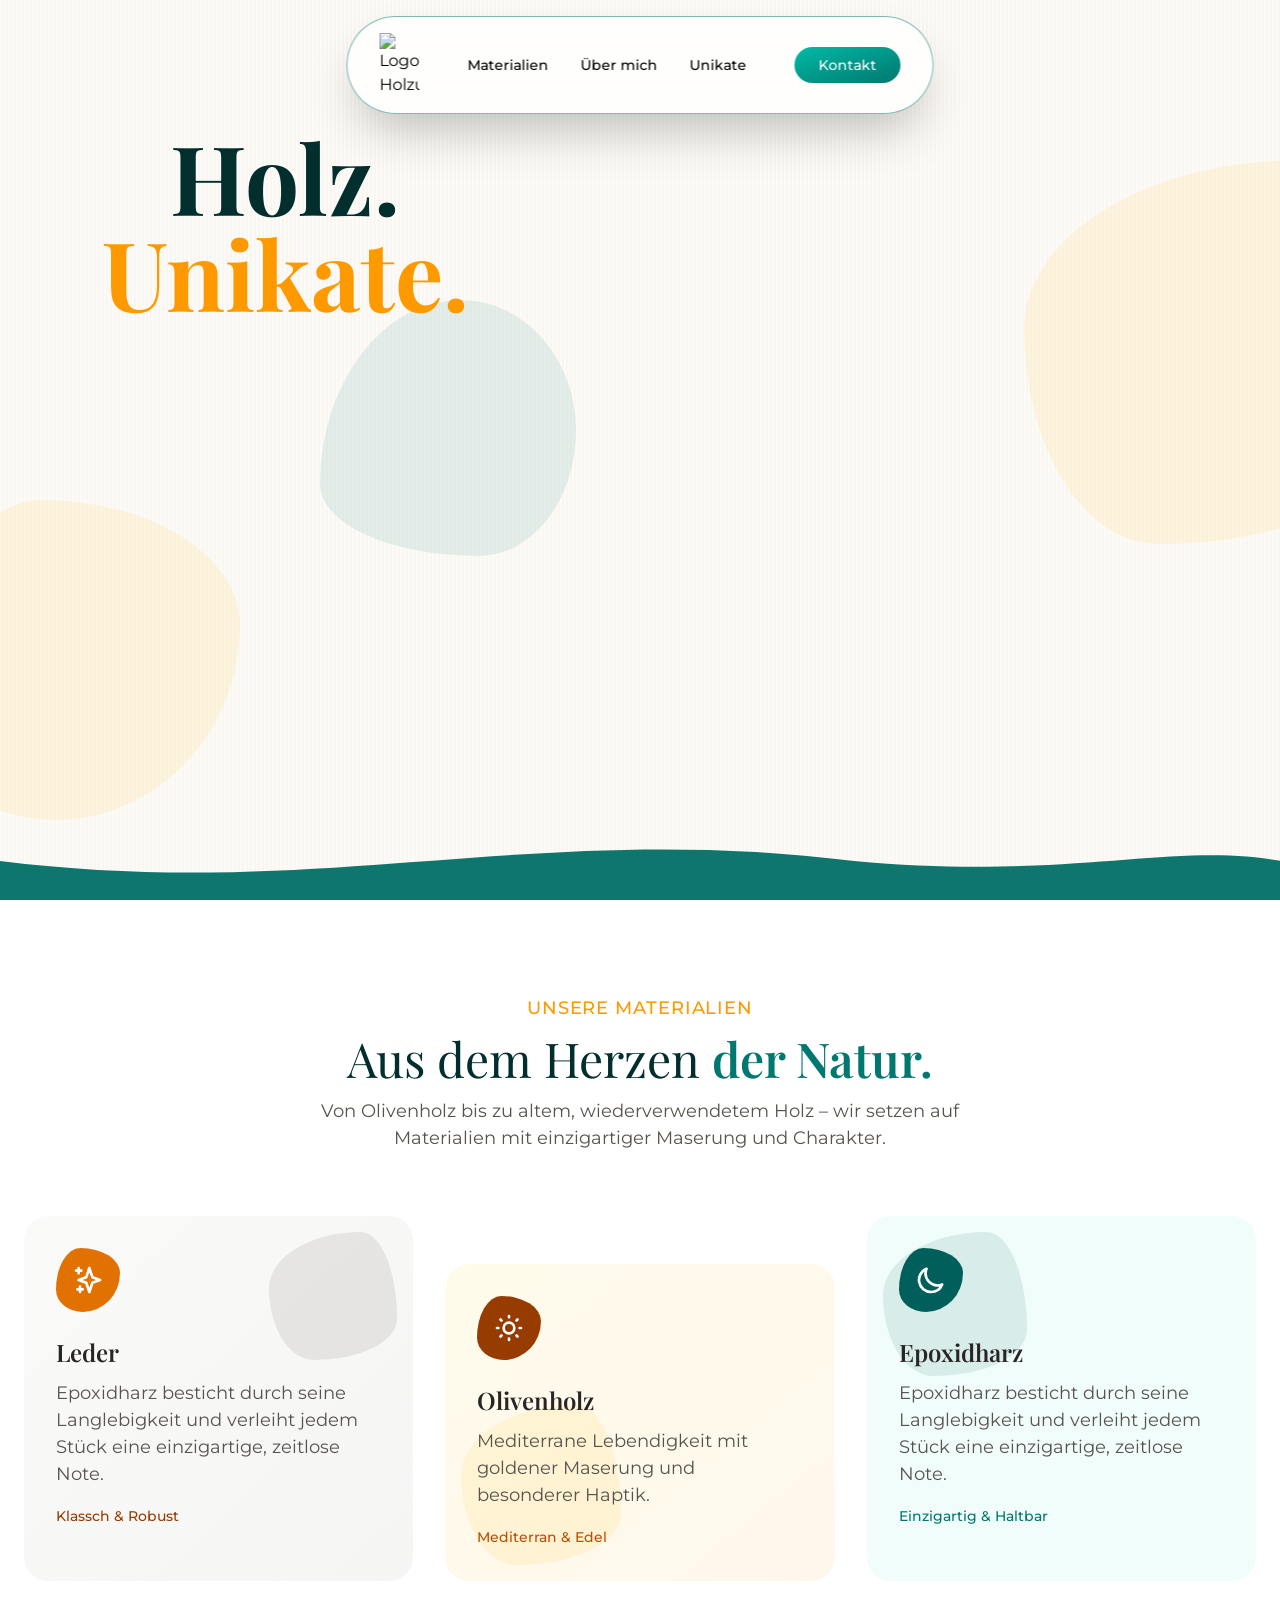
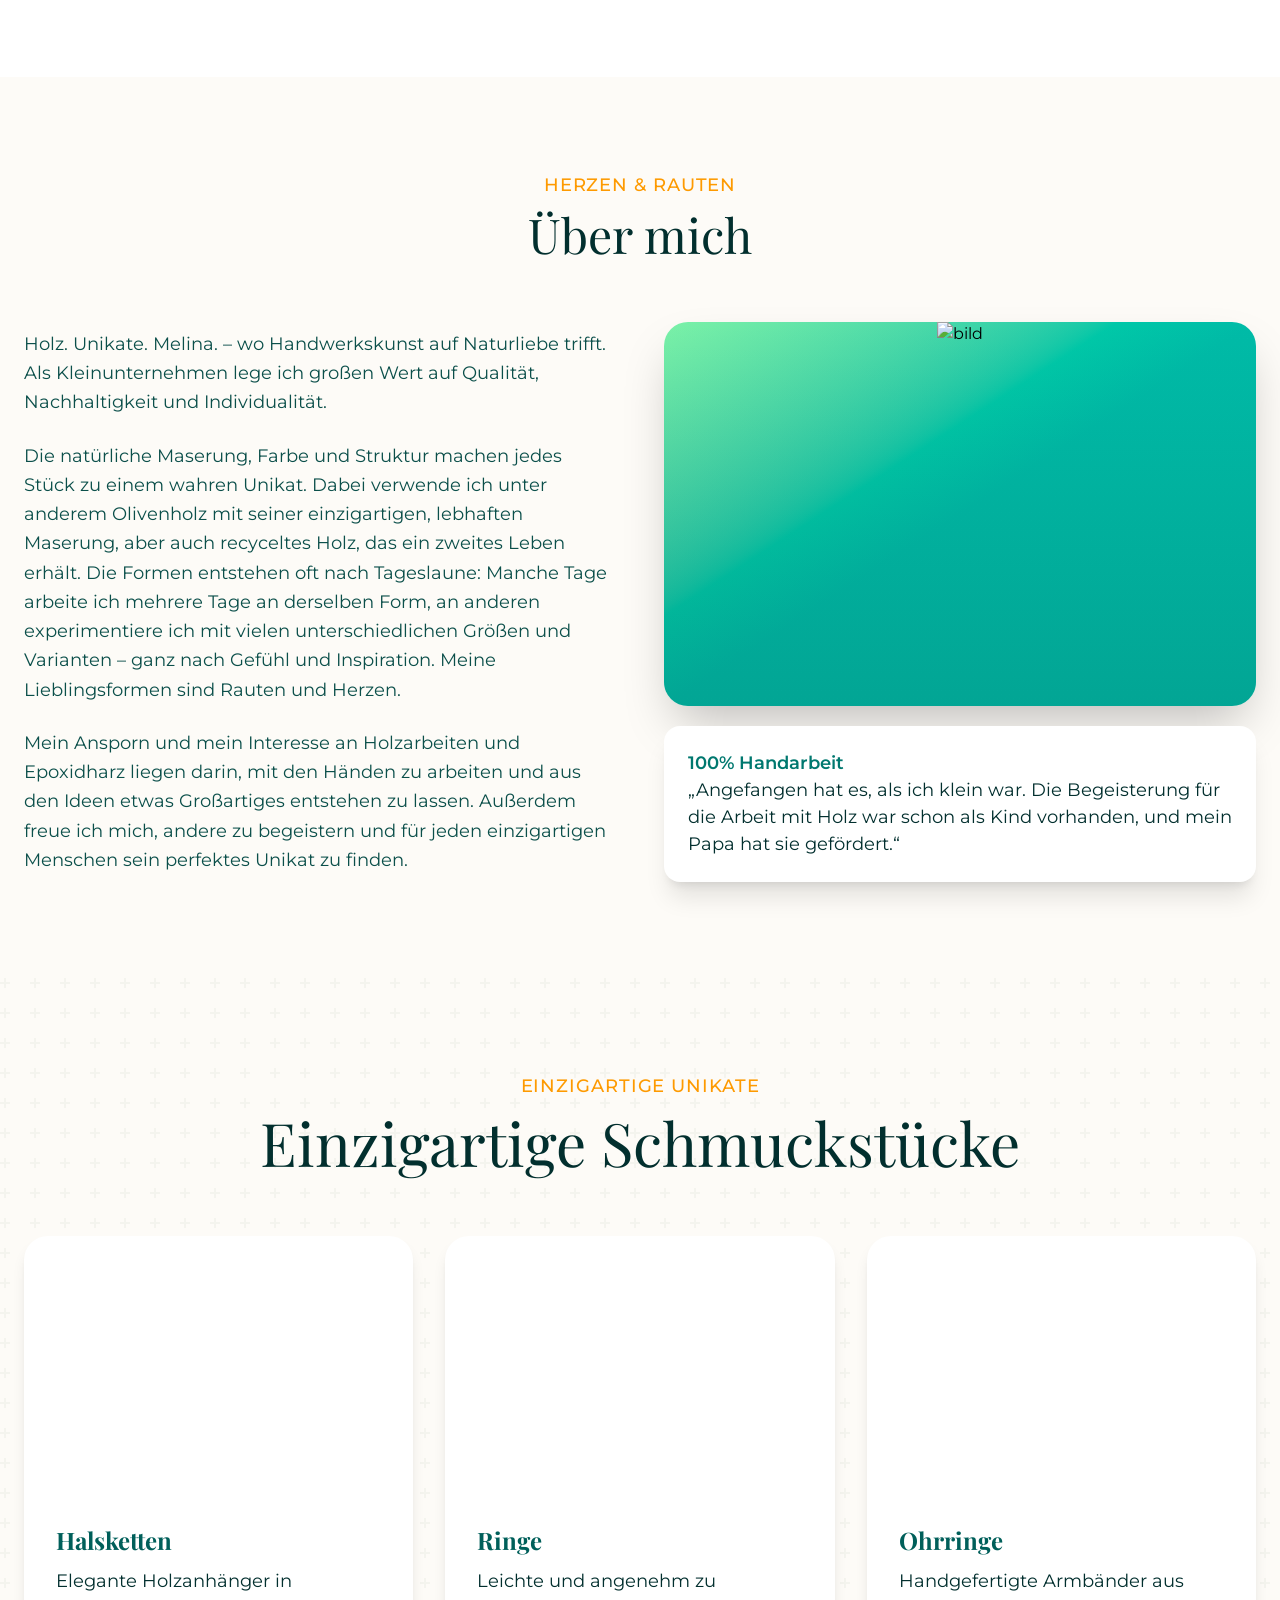
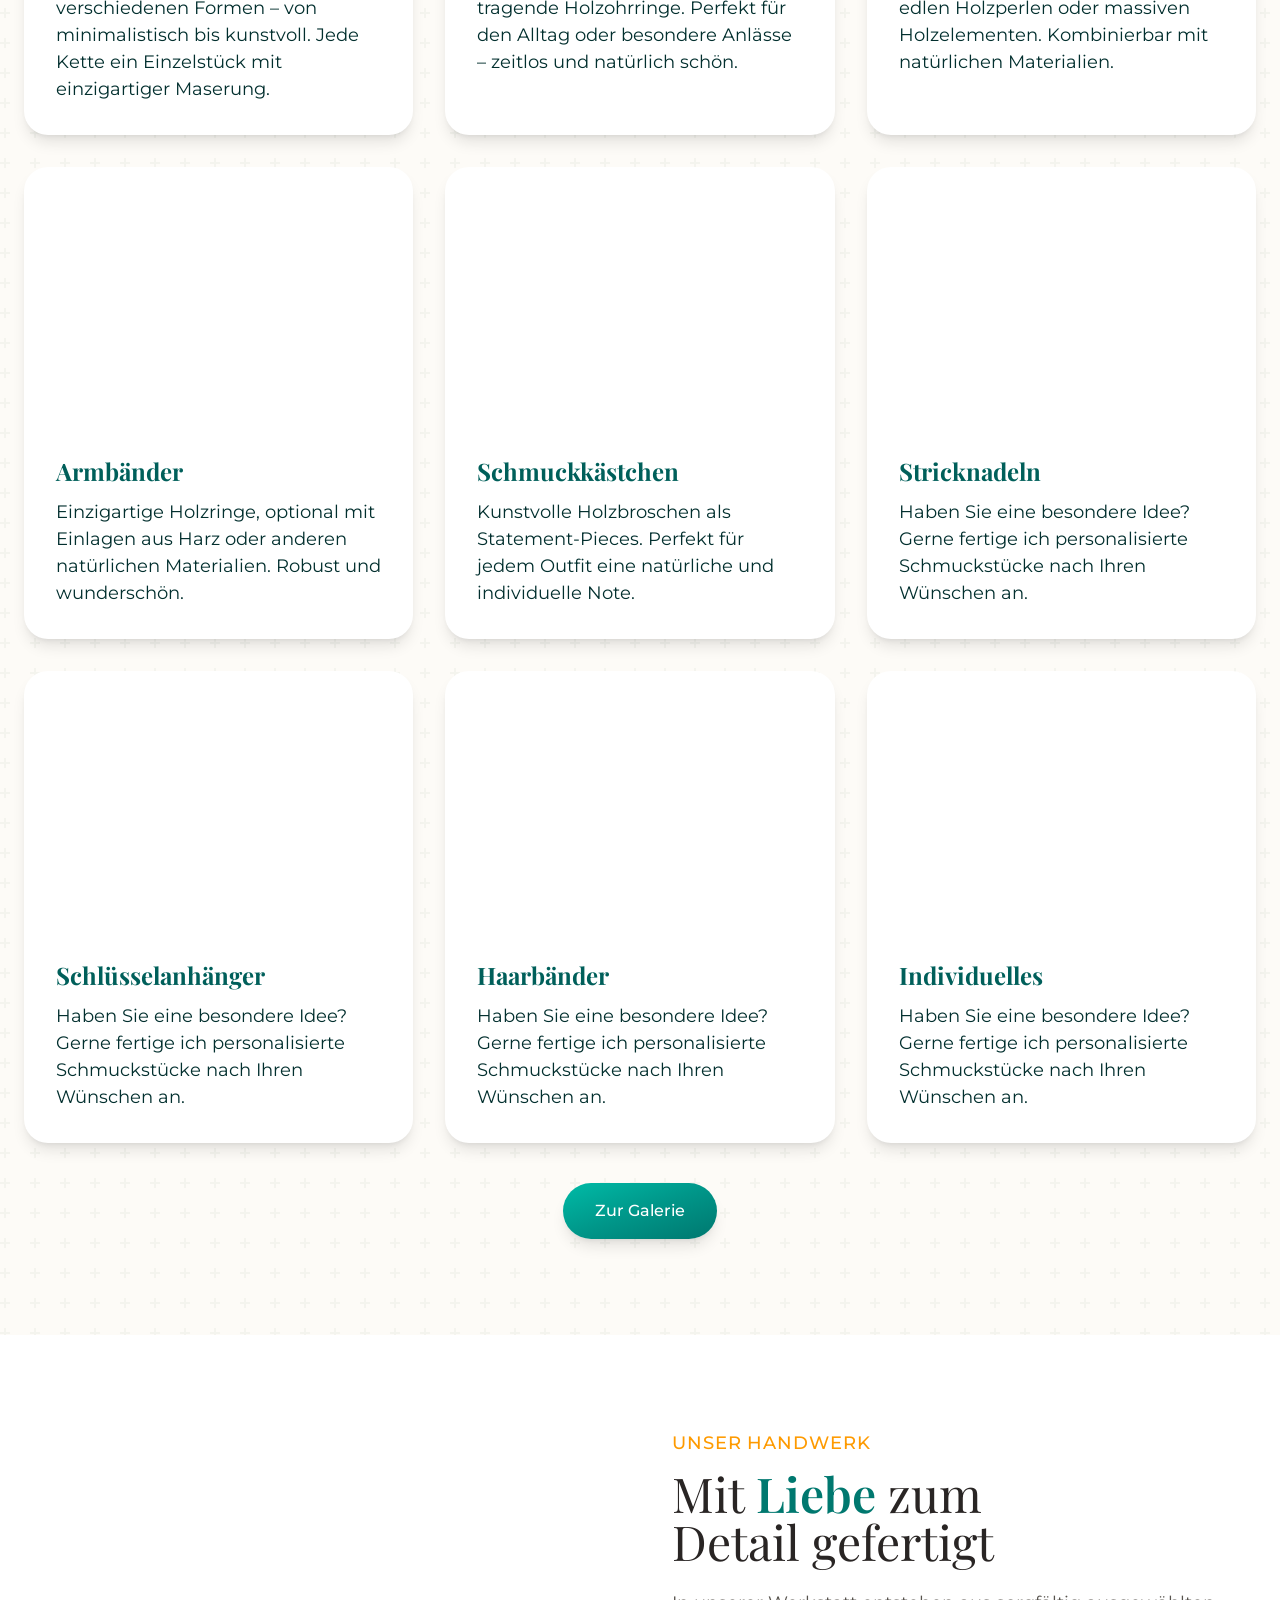
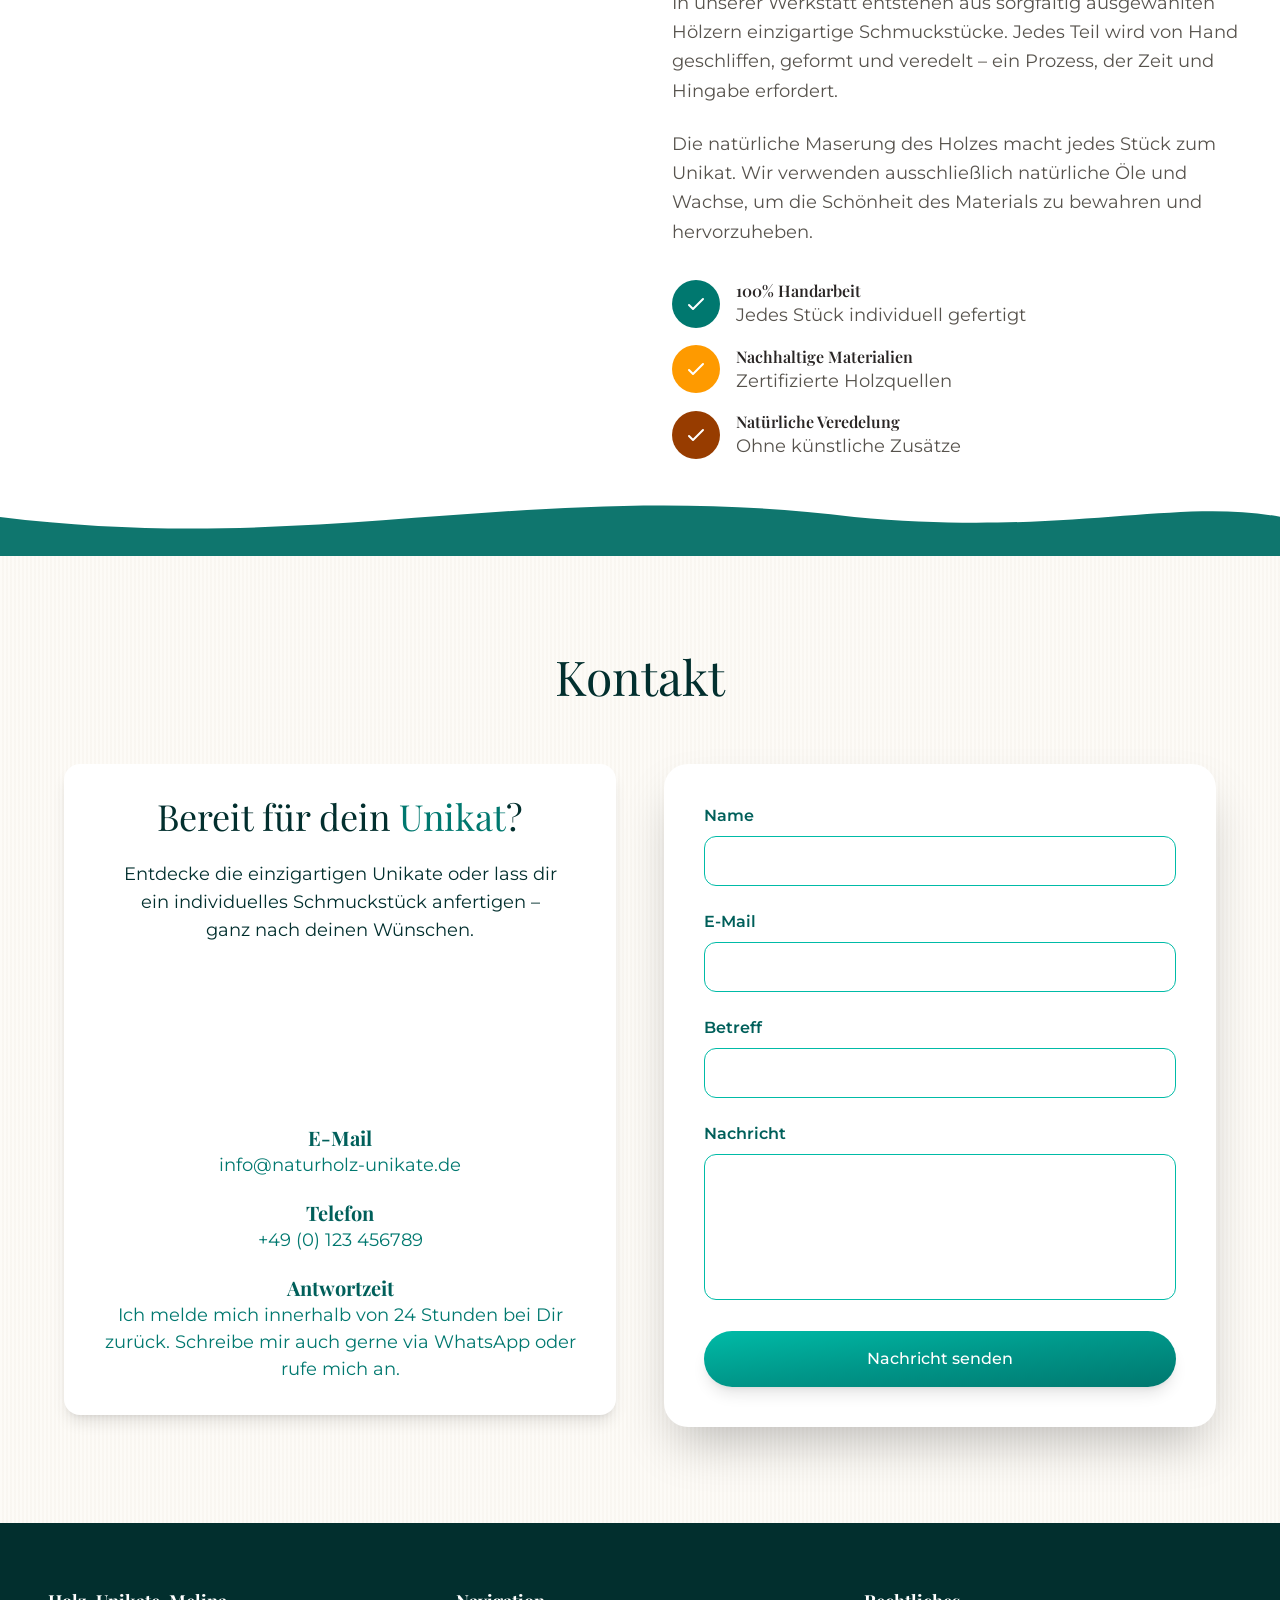
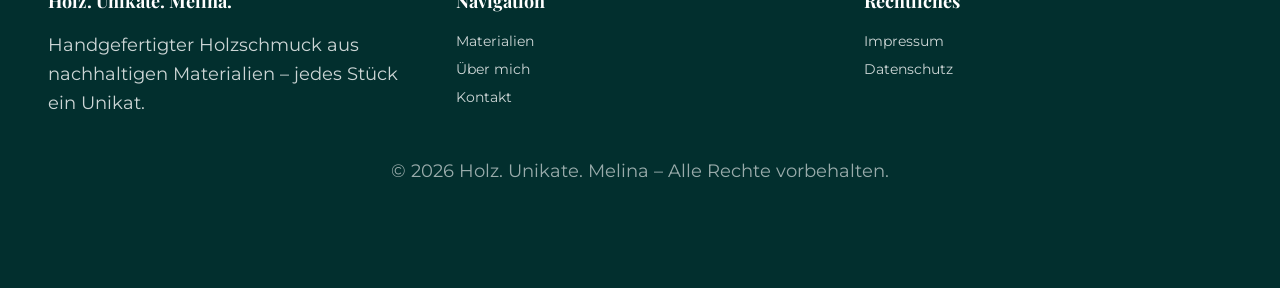
==== www/frontend/gallery.html @ 333f5f14 "css changes gallery" ====
<!DOCTYPE html>
<html lang="de">
  <head>
    <meta charset="UTF-8" />
    <meta name="viewport" content="width=device-width, initial-scale=1.0" />
    <title>Galerie</title>
    <link href="./src/css/output.css" rel="stylesheet" />
  </head>
  <body class="bg-wood scroll-smooth">
    <!-- Navigation -->
    <nav class="top-4 left-1/2 z-50 fixed -translate-x-1/2 animate-fade-scale">
      <div
        class="bg-white/80 shadow-2xl backdrop-blur-xl px-8 py-4 border border-teal-700/50 rounded-full"
      >
        <div class="flex items-center gap-12">
          <div class="items-center gap-3">
            <a href="index.html#home">
              <img
                src="./src/images/logo_holzunikate.svg"
                alt="Logo Holzunikate"
                class="w-10"
              />
            </a>
            <span
              class="hidden font-display font-bold text-teal-700 text-xl tracking-tight md:Display"
              >Holz. Unikate. Melina</span
            >
          </div>

          <div
            class="hidden lg:flex items-center gap-8 font-medium text-timber-700 text-sm"
          >
            <a href="index.html#materials" class="hover:text-teal-700 transition-colors"
              >Materialien</a
            >
            <a href="index.html#about" class="hover:text-teal-700 transition-colors"
              >Über mich</a
            >
            <a href="index.html#products" class="hover:text-teal-700 transition-colors"
              >Unikate</a
            >
          </div>

          <a
            href="#contact"
            class="bg-gradient-to-br from-teal-500 to-teal-700 hover:shadow-lg px-6 py-2 rounded-full font-medium text-white text-sm hover:scale-105 transition-all"
          >
            Kontakt
          </a>
        </div>
      </div>
    </nav>

    <!-- Hero  -->
    <header
      id="headerGallery"
      class="relative pt-12 pb-18 min-h-screen overflow-hidden grain-texture"
    >
      <!-- Organische Background Shapes -->
      <div
        class="top-40 -right-32 z-10 absolute bg-amber-400/10 w-96 h-96 organic-shape-1 blob-animation"
      ></div>
      <div
        class="bottom-20 -left-20 z-10 absolute bg-amber-400/10 w-80 h-80 organic-shape-2 blob-animation"
        style="animation-delay: -4s"
      ></div>
      <div
        class="top-1/3 left-1/4 z-10 absolute bg-teal-700/10 w-64 h-64 organic-shape-3 blob-animation"
        style="animation-delay: -8s"
      ></div>

      <div class="z-40 relative mx-auto px-6 lg:px-12 max-w-7xl">
        <div class="items-center gap-8 grid grid-cols-12">
          <!-- Text Bereich - asymmetrisch platziert -->
          <div
            class="col-span-12 lg:col-span-5 lg:col-start-1 mt-20 stagger-in"
          >

            <!-- Headline -->
            <h1
              class="text-center mb-6 font-bold text-teal-950 text-6xl lg:text-7xl xl:text-8xl leading-none"
            >
              Holz. <span class="text-amber-500">Unikate.</span><br />
            </h1>
          </div>

          <!-- Bild Bereich - kreativ versetzt -->
          <div class="relative col-span-12 lg:col-span-7 delay-200 stagger-in">
            <div
              class="lg:top-1/2 lg:right-0 lg:absolute relative lg:w-[140%] lg:-translate-y-1/2"
            >
              <!-- Hauptbild -->

              </div>
            </div>
          </div>
        </div>
      </div>

      <!-- Curve Divider -->
      <div class="z-40 relative curve-divider">
        <svg viewBox="0 0 1200 80" fill="none" preserveAspectRatio="none">
          <path
            d="M0,40 C300,80 500,0 800,40 C1000,60 1100,20 1200,40 L1200,80 L0,80 Z"
            fill="#0f766e"
          />
        </svg>
      </div>
    </header>

    <!-- Materials -->
    <section id="materials" class="relative bg-white py-24 overflow-hidden">
      <div class="mx-auto px-6 max-w-7xl">
        <div class="mb-16 text-center">
          <p class="mb-3 font-medium text-amber-500 text-sm tracking-wider">
            UNSERE MATERIALIEN
          </p>
          <h2 class="mb-4 font-light text-teal-950 text-5xl">
            Aus dem Herzen
            <span class="font-semibold text-teal-700">der Natur.</span>
          </h2>
          <p class="mx-auto max-w-2xl text-teal-950"></p>
          <p class="mx-auto max-w-2xl text-stone-600">
            Von Olivenholz bis zu altem, wiederverwendetem Holz – wir setzen auf
            Materialien mit einzigartiger Maserung und Charakter.
          </p>
        </div>

        <div class="gap-8 grid md:grid-cols-3">
          <!-- Material Card 1 -->
          <div
            class="group relative bg-gradient-to-br from-stone-50 to-stone-100 p-8 rounded-3xl overflow-hidden hover-lift"
          >
            <div
              class="top-4 right-4 absolute bg-stone-700 opacity-10 w-32 h-32 organic-shape-1 blob-animation"
            ></div>
            <div class="z-10 relative">
              <div
                class="flex justify-center items-center bg-amber-600 mb-6 w-16 h-16 organic-shape-2 blob-animation"
              >
                <svg
                  class="w-8 h-8 text-white"
                  fill="none"
                  stroke="currentColor"
                  viewBox="0 0 24 24"
                >
                  <path
                    stroke-linecap="round"
                    stroke-linejoin="round"
                    stroke-width="2"
                    d="M5 3v4M3 5h4M6 17v4m-2-2h4m5-16l2.286 6.857L21 12l-5.714 2.143L13 21l-2.286-6.857L5 12l5.714-2.143L13 3z"
                  ></path>
                </svg>
              </div>
              <h3 class="mb-3 font-semibold text-stone-800 text-2xl">Leder</h3>
              <p class="mb-4 text-stone-600">
                Epoxidharz besticht durch seine Langlebigkeit und verleiht jedem
                Stück eine einzigartige, zeitlose Note.
              </p>
              <span class="font-medium text-amber-800 text-sm"
                >Klassch & Robust</span
              >
            </div>
          </div>

          <!-- Material Card 2 -->
          <div
            class="group relative bg-gradient-to-br from-amber-50 to-orange-50 mt-12 p-8 rounded-3xl overflow-hidden hover-lift"
          >
            <div
              class="bottom-4 left-4 absolute bg-amber-400 opacity-10 w-40 h-40 organic-shape-1 blob-animation"
            ></div>
            <div class="z-10 relative">
              <div
                class="flex justify-center items-center bg-amber-800 mb-6 w-16 h-16 organic-shape-2 blob-animation"
              >
                <svg
                  class="w-8 h-8 text-white"
                  fill="none"
                  stroke="currentColor"
                  viewBox="0 0 24 24"
                >
                  <path
                    stroke-linecap="round"
                    stroke-linejoin="round"
                    stroke-width="2"
                    d="M12 3v1m0 16v1m9-9h-1M4 12H3m15.364 6.364l-.707-.707M6.343 6.343l-.707-.707m12.728 0l-.707.707M6.343 17.657l-.707.707M16 12a4 4 0 11-8 0 4 4 0 018 0z"
                  ></path>
                </svg>
              </div>
              <h3 class="mb-3 font-semibold text-stone-800 text-2xl">
                Olivenholz
              </h3>
              <p class="mb-4 text-stone-600">
                Mediterrane Lebendigkeit mit goldener Maserung und besonderer
                Haptik.
              </p>
              <span class="font-medium text-amber-700 text-sm"
                >Mediterran & Edel</span
              >
            </div>
          </div>

          <!-- Material Card 3 -->
          <div
            class="group relative bg-gradient-to-br from-teal-50 to-teal-50 p-8 rounded-3xl overflow-hidden hover-lift"
          >
            <div
              class="top-4 left-4 absolute bg-teal-800 opacity-10 w-36 h-36 organic-shape-1 blob-animation"
            ></div>
            <div class="z-10 relative">
              <div
                class="flex justify-center items-center bg-teal-800 mb-6 w-16 h-16 organic-shape-2 blob-animation"
              >
                <svg
                  class="w-8 h-8 text-white"
                  fill="none"
                  stroke="currentColor"
                  viewBox="0 0 24 24"
                >
                  <path
                    stroke-linecap="round"
                    stroke-linejoin="round"
                    stroke-width="2"
                    d="M20.354 15.354A9 9 0 018.646 3.646 9.003 9.003 0 0012 21a9.003 9.003 0 008.354-5.646z"
                  ></path>
                </svg>
              </div>
              <h3 class="mb-3 font-semibold text-stone-800 text-2xl">
                Epoxidharz
              </h3>
              <p class="mb-4 text-stone-600">
                Epoxidharz besticht durch seine Langlebigkeit und verleiht jedem
                Stück eine einzigartige, zeitlose Note.
              </p>
              <span class="font-medium text-teal-700 text-sm"
                >Einzigartig & Haltbar</span
              >
            </div>
          </div>
        </div>
      </div>
    </section>

    <!-- About me -->
    <section id="about" class="relative px-6 py-24">
      <div class="mx-auto max-w-7xl">
        <p
          class="mb-3 font-medium text-amber-500 text-sm text-center tracking-wider"
        >
          HERZEN & RAUTEN
        </p>
        <h2 class="mb-16 text-teal-950 text-4xl md:text-5xl text-center">
          Über mich
        </h2>
        <div class="items-center gap-12 grid md:grid-cols-2">
          <div class="space-y-6 text-teal-900 text-lg">
            <p class="leading-relaxed">
              Holz. Unikate. Melina. – wo Handwerkskunst auf Naturliebe trifft.
              Als Kleinunternehmen lege ich großen Wert auf Qualität,
              Nachhaltigkeit und Individualität.
            </p>
            <p class="leading-relaxed">
              Die natürliche Maserung, Farbe und Struktur machen jedes Stück zu
              einem wahren Unikat. Dabei verwende ich unter anderem Olivenholz
              mit seiner einzigartigen, lebhaften Maserung, aber auch recyceltes
              Holz, das ein zweites Leben erhält. Die Formen entstehen oft nach
              Tageslaune: Manche Tage arbeite ich mehrere Tage an derselben
              Form, an anderen experimentiere ich mit vielen unterschiedlichen
              Größen und Varianten – ganz nach Gefühl und Inspiration. Meine
              Lieblingsformen sind Rauten und Herzen.
            </p>
            <p class="leading-relaxed">
              Mein Ansporn und mein Interesse an Holzarbeiten und Epoxidharz
              liegen darin, mit den Händen zu arbeiten und aus den Ideen etwas
              Großartiges entstehen zu lassen. Außerdem freue ich mich, andere
              zu begeistern und für jeden einzigartigen Menschen sein perfektes
              Unikat zu finden.
            </p>
          </div>

          <div class="relative">
            <div
              class="relative flex justify-center items-center bg-gradient-to-br from-green-300 via-teal-500 to-teal-500 shadow-2xl rounded-3xl h-96 overflow-hidden hover:scale-105 transition-transform duration-500 transform"
            >
              <div
                class="absolute inset-0 flex justify-center items-start bg-gradient-to-t from-teal-900/20 to-transparent"
              >
                <img src="./src/images/MEL_0-325-b.jpg" alt="bild" class="" />
              </div>
            </div>
            <div class="relative bg-white shadow-xl mt-5 p-6 rounded-2xl">
              <p class="font-semibold text-teal-700">100% Handarbeit</p>
              <p class="text-teal-950">
                „Angefangen hat es, als ich klein war. Die Begeisterung für die
                Arbeit mit Holz war schon als Kind vorhanden, und mein Papa hat
                sie gefördert.“
              </p>
            </div>
          </div>
        </div>
      </div>
    </section>

    <!-- Products -->
    <section
      id="products"
      class="bg-gradient-to-br from-green-50 to-teal-50 px-6 py-24 leaf-pattern"
    >
      <div class="mx-auto max-w-7xl">
        <p
          class="mb-3 font-medium text-amber-500 text-sm text-center tracking-wider"
        >
          EINZIGARTIGE UNIKATE
        </p>
        <h2 class="mb-16 text-teal-950 text-5xl md:text-6xl text-center">
          Einzigartige Schmuckstücke
        </h2>

        <div class="gap-8 grid md:grid-cols-2 lg:grid-cols-3">
          <!-- Produkt 1 -->
          <div
            class="group bg-white shadow-lg hover:shadow-2xl rounded-3xl overflow-hidden transition-all hover:-translate-y-2 duration-300 transform"
          >
            <div
              class="relative flex justify-center items-center h-64 overflow-hidden"
            >
              <img src="./src/images/MEL_-217.jpg" alt="" class="items-center zoomable" />
            </div>
            <div class="p-8">
              <h3 class="mb-3 font-bold text-teal-800 text-2xl">Halsketten</h3>
              <p class="text-teal-950">
                Elegante Holzanhänger in verschiedenen Formen – von
                minimalistisch bis kunstvoll. Jede Kette ein Einzelstück mit
                einzigartiger Maserung.
              </p>
            </div>
          </div>

          <!-- Produkt 2 -->
          <div
            class="group bg-white shadow-lg hover:shadow-2xl rounded-3xl overflow-hidden transition-all hover:-translate-y-2 duration-300 transform"
          >
            <div
              class="relative flex justify-center items-center h-64 overflow-hidden"
            >
              <img
                src="./src/images/MEL_0-215-b.jpg"
                alt=""
                class="items-center zoomable"
              />
            </div>
            <div class="p-8">
              <h3 class="mb-3 font-bold text-teal-800 text-2xl">Ringe</h3>
              <p class="text-teal-950">
                Leichte und angenehm zu tragende Holzohrringe. Perfekt für den
                Alltag oder besondere Anlässe – zeitlos und natürlich schön.
              </p>
            </div>
          </div>

          <!-- Produkt 3 -->
          <div
            class="group bg-white shadow-lg hover:shadow-2xl rounded-3xl overflow-hidden transition-all hover:-translate-y-2 duration-300 transform"
          >
            <div
              class="relative flex justify-center items-center h-64 overflow-hidden"
            >
              <img
                src="./src/images/MEL_-226.jpg"
                alt=""
                class="items-center zoomable"
              />
              <div class="absolute inset-0 transition-colors"></div>
            </div>
            <div class="p-8">
              <h3 class="mb-3 font-bold text-teal-800 text-2xl">Ohrringe</h3>
              <p class="text-teal-950">
                Handgefertigte Armbänder aus edlen Holzperlen oder massiven
                Holzelementen. Kombinierbar mit natürlichen Materialien.
              </p>
            </div>
          </div>

          <!-- Produkt 4 -->
          <div
            class="group bg-white shadow-lg hover:shadow-2xl rounded-3xl overflow-hidden transition-all hover:-translate-y-2 duration-300 transform"
          >
            <div
              class="relative flex justify-center items-center h-64 overflow-hidden"
            >
              <img
                src="./src/images/MEL_0-62-b.jpg"
                alt=""
                class="items-center zoomable"
              />
              <div class="absolute inset-0 transition-colors"></div>
            </div>
            <div class="p-8">
              <h3 class="mb-3 font-bold text-teal-800 text-2xl">Armbänder</h3>
              <p class="text-teal-950">
                Einzigartige Holzringe, optional mit Einlagen aus Harz oder
                anderen natürlichen Materialien. Robust und wunderschön.
              </p>
            </div>
          </div>

          <!-- Produkt 5 -->
          <div
            class="group bg-white shadow-lg hover:shadow-2xl rounded-3xl overflow-hidden transition-all hover:-translate-y-2 duration-300 transform"
          >
            <div
              class="relative flex justify-center items-center h-64 overflow-hidden"
            >
              <img
                src="./src/images/MEL_0-122.jpg"
                alt=""
                class="items-center zoomable"
              />
              <div class="absolute inset-0 transition-colors"></div>
            </div>
            <div class="p-8">
              <h3 class="mb-3 font-bold text-teal-800 text-2xl">
                Schmuckkästchen
              </h3>
              <p class="text-teal-950">
                Kunstvolle Holzbroschen als Statement-Pieces. Perfekt für jedem
                Outfit eine natürliche und individuelle Note.
              </p>
            </div>
          </div>

          <!-- Produkt 6 -->
          <div
            class="group bg-white shadow-lg hover:shadow-2xl rounded-3xl overflow-hidden transition-all hover:-translate-y-2 duration-300 transform"
          >
            <div
              class="relative flex justify-center items-center h-64 overflow-hidden"
            >
              <img
                src="./src/images/MEL_-260.jpg"
                alt=""
                class="items-center zoomable"
              />
              <div class="absolute inset-0 transition-colors"></div>
            </div>
            <div class="p-8">
              <h3 class="mb-3 font-bold text-teal-800 text-2xl">
                Stricknadeln
              </h3>
              <p class="text-teal-950">
                Haben Sie eine besondere Idee? Gerne fertige ich personalisierte
                Schmuckstücke nach Ihren Wünschen an.
              </p>
            </div>
          </div>
          <!-- Produkt 7 -->
          <div
            class="group bg-white shadow-lg hover:shadow-2xl rounded-3xl overflow-hidden transition-all hover:-translate-y-2 duration-300 transform"
          >
            <div
              class="relative flex justify-center items-center h-64 overflow-hidden"
            >
              <img
                src="./src/images/MEL_-125-b.jpg"
                alt=""
                class="justify-end items-end zoomable"
              />
              <div class="absolute inset-0 transition-colors"></div>
            </div>
            <div class="p-8">
              <h3 class="mb-3 font-bold text-teal-800 text-2xl">
                Schlüsselanhänger
              </h3>
              <p class="text-teal-950">
                Haben Sie eine besondere Idee? Gerne fertige ich personalisierte
                Schmuckstücke nach Ihren Wünschen an.
              </p>
            </div>
          </div>
          <!-- Produkt 8 -->
          <div
            class="group bg-white shadow-lg hover:shadow-2xl rounded-3xl overflow-hidden transition-all hover:-translate-y-2 duration-300 transform"
          >
            <div
              class="relative flex justify-center items-center h-64 overflow-hidden"
            >
              <img src="./src/images/MEL_-16.jpg" alt="" class="items-center zoomable" />
              <div class="absolute inset-0 transition-colors"></div>
            </div>
            <div class="p-8">
              <h3 class="mb-3 font-bold text-teal-800 text-2xl">Haarbänder</h3>
              <p class="text-teal-950">
                Haben Sie eine besondere Idee? Gerne fertige ich personalisierte
                Schmuckstücke nach Ihren Wünschen an.
              </p>
            </div>
          </div>
          <!-- Produkt 9 -->
          <div
            class="group bg-white shadow-lg hover:shadow-2xl rounded-3xl overflow-hidden transition-all hover:-translate-y-2 duration-300 transform"
          >
            <div
              class="relative flex justify-center items-center h-64 overflow-hidden"
            >
              <img src="./src/images/MEL_-224.jpg" alt="" class="zoomable"/>
            </div>
            <div class="p-8">
              <h3 class="mb-3 font-bold text-teal-800 text-2xl">
                Individuelles
              </h3>
              <p class="text-teal-950">
                Haben Sie eine besondere Idee? Gerne fertige ich personalisierte
                Schmuckstücke nach Ihren Wünschen an.
              </p>
            </div>
          </div>
        </div>
        <div class="flex justify-center items-center mt-10">
          <a
            href=""
            class="bg-gradient-to-br from-teal-500 via-teal-600 to-teal-700 shadow-lg hover:shadow-lg px-8 py-4 rounded-full font-medium text-white hover:scale-105 transition-all"
          >
            <span class="flex items-center gap-2"> Zur Galerie </span>
          </a>
        </div>
      </div>
    </div>
    </section>

    <!-- Storytelling  -->
    <section class="relative bg-white py-24 overflow-hidden">
      <div
        class="top-1/4 right-0 float-slow absolute opacity-5 w-96 h-96 organic-shape-1 blob-animation"
      ></div>

      <div class="mx-auto px-6 max-w-7xl">
        <div class="items-center gap-16 grid md:grid-cols-2">
          <div class="order-2 md:order-1">
            <div class="relative">
              <div
                class="bg-gradient-to-br from-stone-200 to-amber-200 shadow-2xl rounded-3xl w-full h-1/2 overflow-hidden organic-blob-2"
              >
                <div
                  class="flex justify-center items-center w-full h-full text-stone-400"
                >
                  <img src="./src/images/MEL_0-281.jpg" alt="" />
                </div>
              </div>
              <div
                class="-bottom-8 -left-8 float-animation absolute opacity-30 w-48 h-48 gradient-orange organic-blob"
              ></div>
            </div>
          </div>

          <div class="order-1 md:order-2">
            <p class="mb-3 font-medium text-amber-500 text-sm tracking-wider">
              UNSER HANDWERK
            </p>
            <h2 class="mb-6 font-light text-stone-800 text-5xl">
              Mit
              <span class="font-semibold text-teal-700">Liebe</span>
              zum<br />Detail gefertigt
            </h2>
            <p class="mb-6 text-stone-600 leading-relaxed">
              In unserer Werkstatt entstehen aus sorgfältig ausgewählten Hölzern
              einzigartige Schmuckstücke. Jedes Teil wird von Hand geschliffen,
              geformt und veredelt – ein Prozess, der Zeit und Hingabe
              erfordert.
            </p>
            <p class="mb-8 text-stone-600 leading-relaxed">
              Die natürliche Maserung des Holzes macht jedes Stück zum Unikat.
              Wir verwenden ausschließlich natürliche Öle und Wachse, um die
              Schönheit des Materials zu bewahren und hervorzuheben.
            </p>

            <div class="space-y-4">
              <div class="flex items-center gap-4">
                <div
                  class="flex flex-shrink-0 justify-center items-center bg-teal-700 rounded-full w-12 h-12"
                >
                  <svg
                    class="w-6 h-6 text-white"
                    fill="none"
                    stroke="currentColor"
                    viewBox="0 0 24 24"
                  >
                    <path
                      stroke-linecap="round"
                      stroke-linejoin="round"
                      stroke-width="2"
                      d="M5 13l4 4L19 7"
                    ></path>
                  </svg>
                </div>
                <div>
                  <h3 class="font-semibold text-stone-800">100% Handarbeit</h3>
                  <p class="text-stone-600 text-sm">
                    Jedes Stück individuell gefertigt
                  </p>
                </div>
              </div>

              <div class="flex items-center gap-4">
                <div
                  class="flex flex-shrink-0 justify-center items-center bg-amber-500 rounded-full w-12 h-12"
                >
                  <svg
                    class="w-6 h-6 text-white"
                    fill="none"
                    stroke="currentColor"
                    viewBox="0 0 24 24"
                  >
                    <path
                      stroke-linecap="round"
                      stroke-linejoin="round"
                      stroke-width="2"
                      d="M5 13l4 4L19 7"
                    ></path>
                  </svg>
                </div>
                <div>
                  <h3 class="font-semibold text-stone-800">
                    Nachhaltige Materialien
                  </h3>
                  <p class="text-stone-600 text-sm">
                    Zertifizierte Holzquellen
                  </p>
                </div>
              </div>

              <div class="flex items-center gap-4">
                <div
                  class="flex flex-shrink-0 justify-center items-center bg-amber-800 rounded-full w-12 h-12"
                >
                  <svg
                    class="w-6 h-6 text-white"
                    fill="none"
                    stroke="currentColor"
                    viewBox="0 0 24 24"
                  >
                    <path
                      stroke-linecap="round"
                      stroke-linejoin="round"
                      stroke-width="2"
                      d="M5 13l4 4L19 7"
                    ></path>
                  </svg>
                </div>
                <div>
                  <h3 class="font-semibold text-stone-800">
                    Natürliche Veredelung
                  </h3>
                  <p class="text-stone-600 text-sm">Ohne künstliche Zusätze</p>
                </div>
              </div>
            </div>
          </div>
        </div>
      </div>
     <!-- Curve Divider -->
      <div class="z-40 relative curve-divider">
        <svg viewBox="0 0 1200 80" fill="none" preserveAspectRatio="none">
          <path
            d="M0,40 C300,80 500,0 800,40 C1000,60 1100,20 1200,40 L1200,80 L0,80 Z"
            fill="#0f766e"
          />
        </svg>
      </div>
    </section>

    <!-- Kontakt -->
    <section id="contact" class="px-6 py-24 overflow-hidden grain-texture">
      <div class="mx-auto max-w-6xl">
        <h2
          class="mb-16 text-teal-950 text-4xl md:text-5xl text-center"
        >
          Kontakt
        </h2>

        <div class="gap-12 grid md:grid-cols-2">
          <!-- Kontakt Info -->
          <div class="space-y-8">
            <div
              class="bg-white shadow-lg hover:shadow-xl p-8 rounded-2xl transition-shadow"
            >
              <div class="z-10 relative mx-auto px-6 max-w-4xl text-center">
                <h2 class="mb-6 font-light text-teal-950 text-4xl">
                  Bereit für dein <span class="text-teal-700">Unikat</span>?
                </h2>
                <p class="mx-auto mb-8 max-w-2xl text-teal-950 text-lg">
                  Entdecke die einzigartigen Unikate oder lass dir ein
                  individuelles Schmuckstück anfertigen – ganz nach deinen
                  Wünschen.
                </p>
                <div
                  class="flex sm:flex-row flex-col justify-center gap-4"
                ></div>
              </div>
              <div class="flex items-center h-32 overflow-hidden">
                <img src="./src/images/MEL_0-226.jpg" alt="" >
              </div>
                <div class="flex flex-col items-center">
                  <h3 class="mt-5 font-bold text-teal-800 text-xl">E-Mail</h3>
                  <p class="text-teal-700 text-center">info@naturholz-unikate.de</p>
                </div>

                <div class="flex flex-col items-center">
                  <h3 class="mt-5 font-bold text-teal-800 text-xl">Telefon</h3>
                  <p class="text-teal-700 text-center">+49 (0) 123 456789</p>
                </div>


                <div class="flex flex-col items-center">
                  <h3 class="mt-5 font-bold text-teal-800 text-xl">
                    Antwortzeit
                  </h3>
                  <p class="text-teal-700 text-center">
                    Ich melde mich innerhalb von 24 Stunden bei Dir zurück. Schreibe mir auch gerne via WhatsApp oder rufe mich an.
                  </p>
              </div>
            </div>
          </div>

          <!-- Kontakt Form -->
          <div class="bg-white shadow-2xl p-10 rounded-3xl">
            <form id="contact-form" class="space-y-6">
              <div>
                <label class="block mb-2 font-semibold text-teal-800"
                  >Name</label
                >
                <input
                  type="text"
                  required
                  class="px-4 py-3 border-1 border-teal-500 focus:border-2 rounded-xl w-full"
                />
              </div>
              <div>
                <label class="block mb-2 font-semibold text-teal-800"
                  >E-Mail</label
                >
                <input
                  type="email"
                  required
                  class="px-4 py-3 border-1 border-teal-500 focus:border-2 rounded-xl w-full"
                />
              </div>
              <div>
                <label class="block mb-2 font-semibold text-teal-800"
                  >Betreff</label
                >
                <input
                  type="text"
                  required
                  class="px-4 py-3 border-1 border-teal-500 focus:border-2 rounded-xl w-full"
                />
              </div>
              <div>
                <label class="block mb-2 font-semibold text-teal-800"
                  >Nachricht</label
                >
                <textarea
                  required
                  rows="5"
                  class="px-4 py-3 border-1 border-teal-500 focus:border-2 rounded-xl w-full resize-none"
                ></textarea>
              </div>
              <button
                type="submit"
                class="group bg-gradient-to-br from-teal-500 via-teal-600 to-teal-700 shadow-lg hover:shadow-lg px-8 py-4 rounded-full w-full font-medium text-white hover:scale-105 transition-all justofy-center"
              >
                Nachricht senden
              </button>
            </form>
          </div>
        </div>
      </div>
    </section>

    <!-- FOOTER -->
    <footer class="bg-teal-950 py-16 text-white">
      <div
        class="gap-10 grid grid-cols-1 md:grid-cols-3 mx-auto px-6 lg:px-12 max-w-7xl"
      >
        <div class="text-white">
          <h4 class="mb-4 font-bold text-lg">Holz. Unikate. Melina.</h4>
          <p class="!text-white/80 text-sm leading-relaxed">
            Handgefertigter Holzschmuck aus nachhaltigen Materialien – jedes
            Stück ein Unikat.
          </p>
        </div>

        <div>
          <h4 class="mb-4 font-bold text-lg">Navigation</h4>
          <ul class="space-y-2 text-white/80 text-sm">
            <li>
              <a href="#materials" class="hover:text-white">Materialien</a>
            </li>
            <li><a href="#about" class="hover:text-white">Über mich</a></li>
            <li><a href="#kontakt" class="hover:text-white">Kontakt</a></li>
          </ul>
        </div>

        <div>
          <h4 class="mb-4 font-bold text-lg">Rechtliches</h4>
          <ul class="space-y-2 text-white/80 text-sm">
            <li><a href="#" class="hover:text-white">Impressum</a></li>
            <li><a href="#" class="hover:text-white">Datenschutz</a></li>
          </ul>
        </div>
      </div>

      <div class="mt-10 text-white/60 text-sm text-center">
         <p class="mb-10 text-center">
          © <span id="year"></span> Holz. Unikate. Melina – Alle Rechte vorbehalten.
        </p>
      </div>
    </footer>

    <!-- SCRIPTS -->
    <script src="./src/js/footer.js"></script>
    <script src="./src/js/smoothscroll.js"></script>
    <script src="./src/js/contact.js"></script>
  </body>
</html>
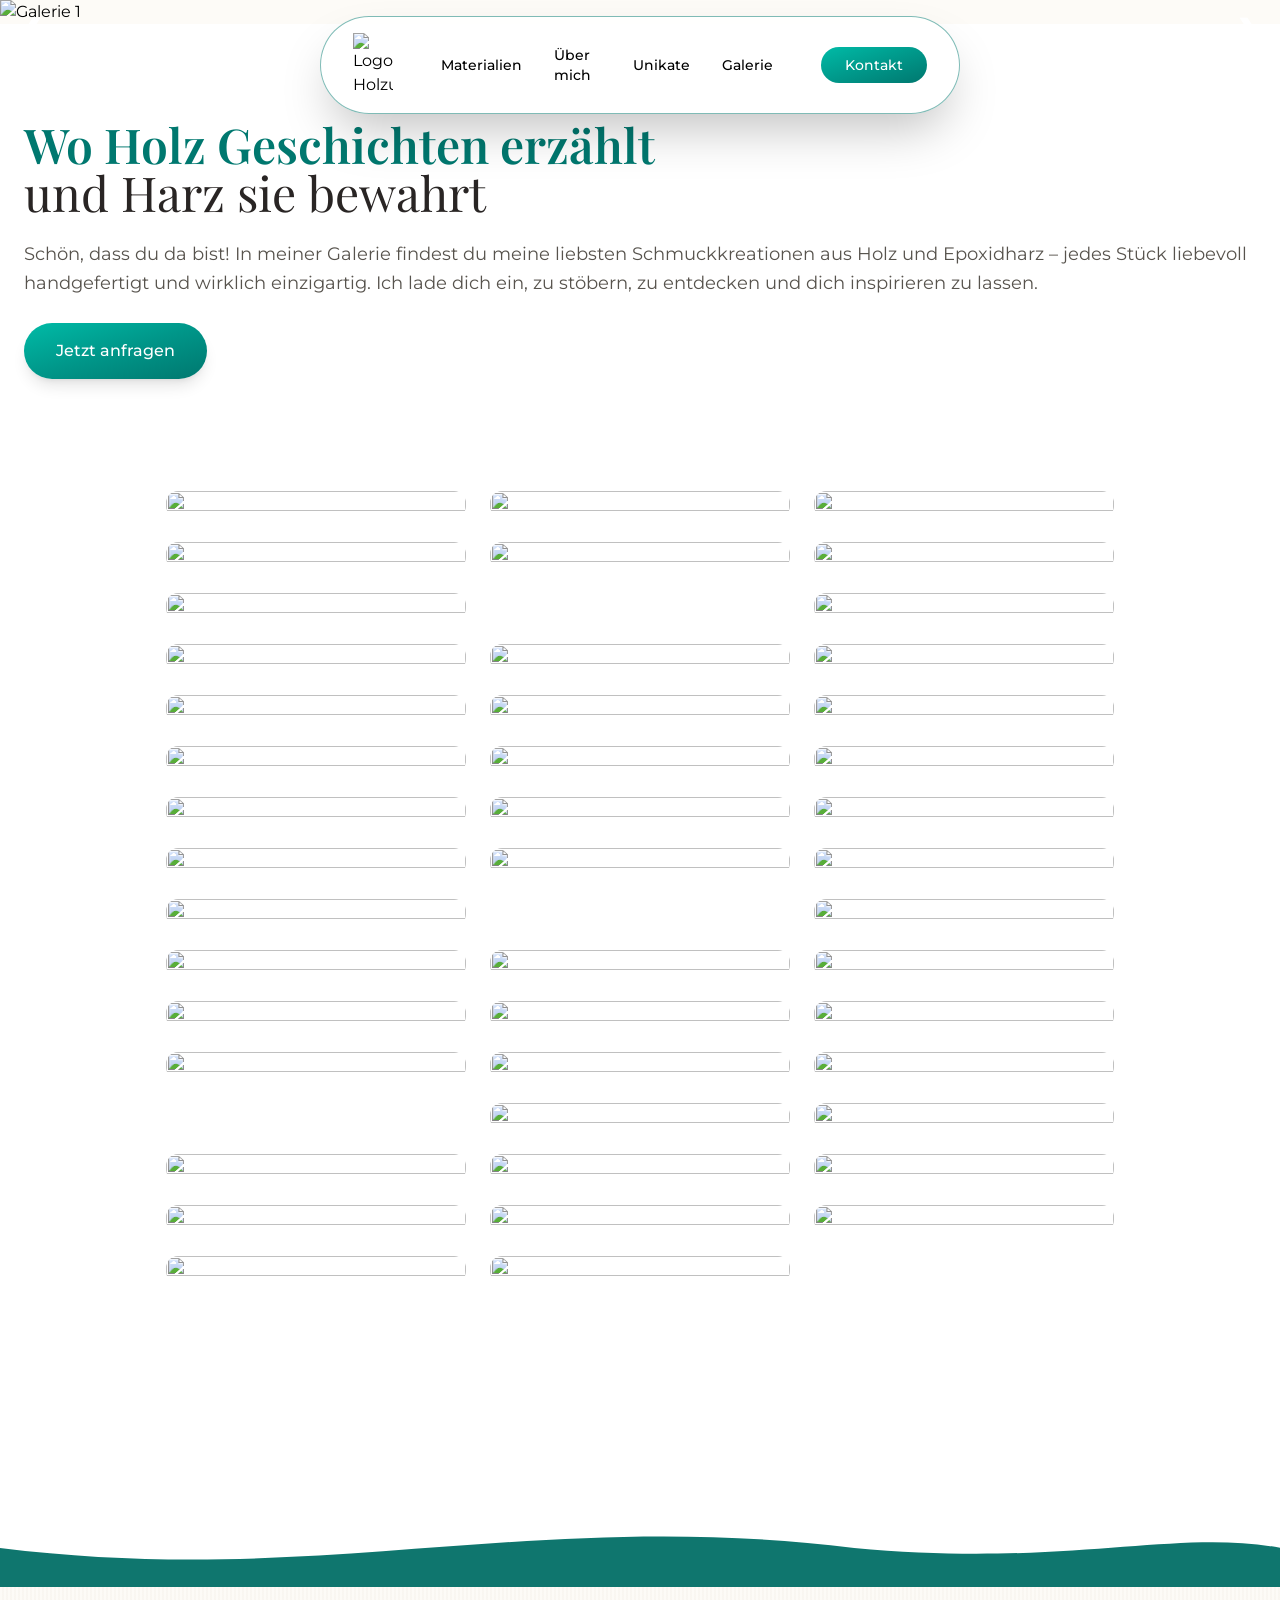
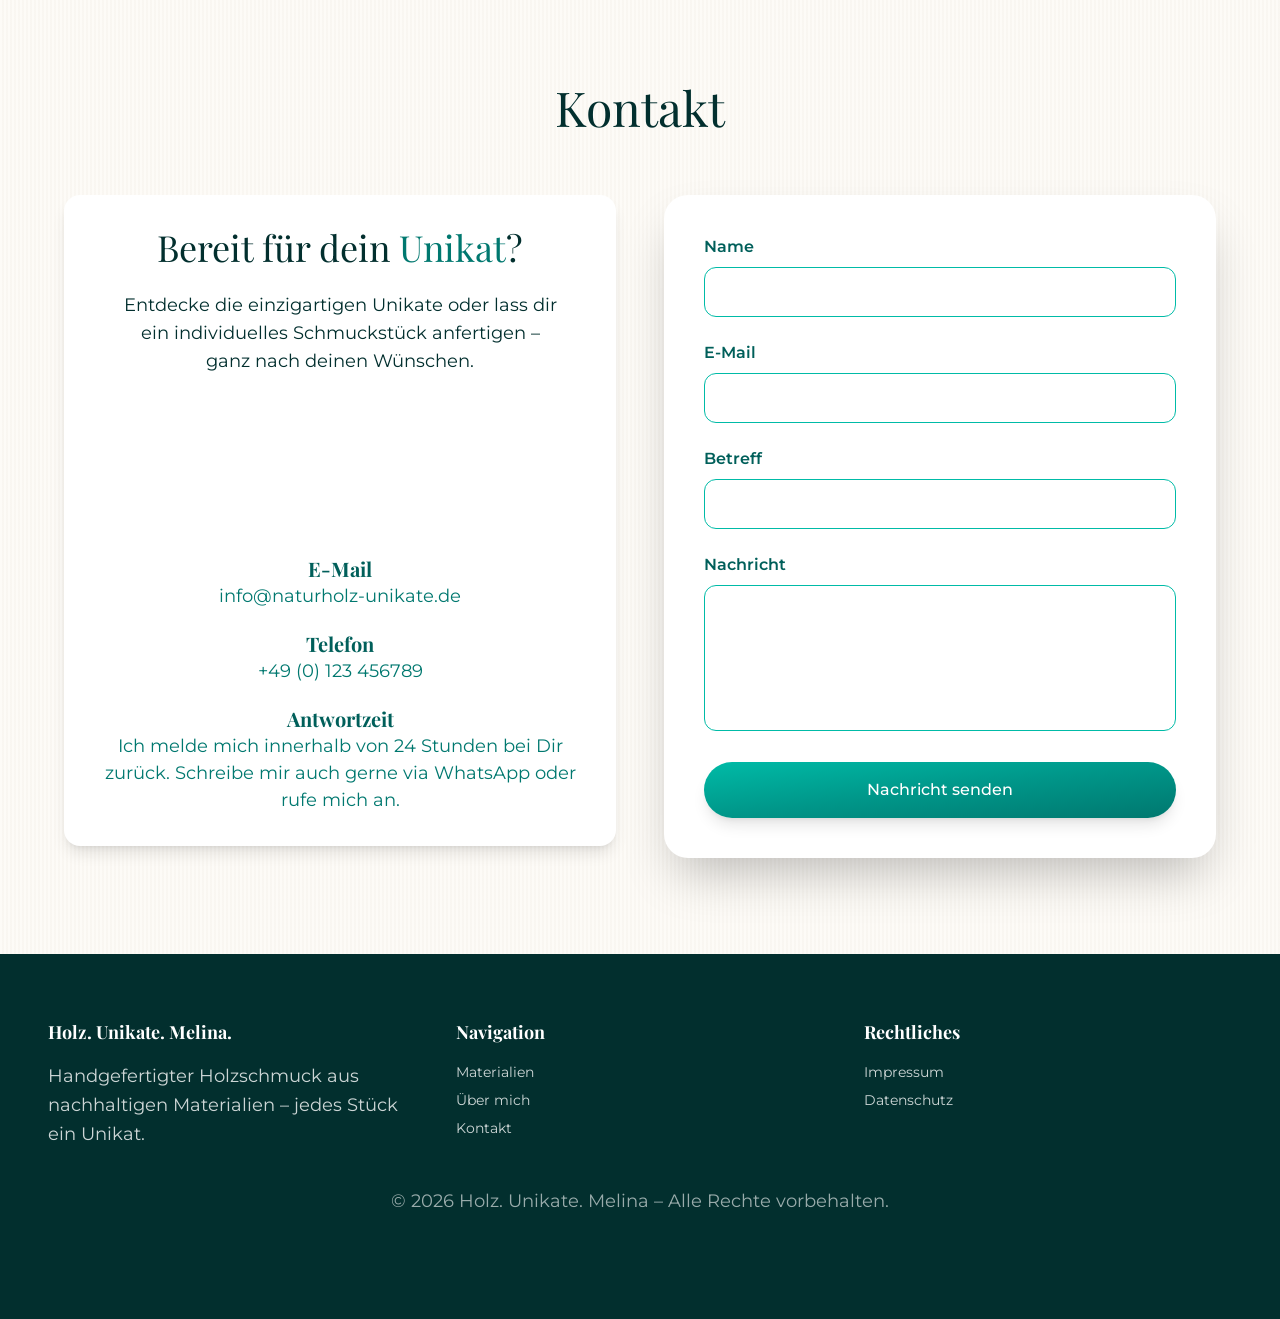
==== commit 7308f6cc: "added gallery page" ====
--- a/www/frontend/gallery.html
+++ b/www/frontend/gallery.html
@@ -30,14 +30,23 @@
           <div
             class="hidden lg:flex items-center gap-8 font-medium text-timber-700 text-sm"
           >
-            <a href="index.html#materials" class="hover:text-teal-700 transition-colors"
+            <a
+              href="./index.html#materials"
+              class="hover:text-teal-700 transition-colors"
               >Materialien</a
             >
-            <a href="index.html#about" class="hover:text-teal-700 transition-colors"
+            <a
+              href="./index.html#about"
+              class="hover:text-teal-700 transition-colors"
               >Über mich</a
             >
-            <a href="index.html#products" class="hover:text-teal-700 transition-colors"
+            <a
+              href="./index.html#products"
+              class="hover:text-teal-700 transition-colors"
               >Unikate</a
+            >
+            <a href="gallery.html" class="hover:text-teal-700 transition-colors"
+              >Galerie</a
             >
           </div>
 
@@ -52,51 +61,554 @@
     </nav>
 
     <!-- Hero  -->
-    <header
-      id="headerGallery"
-      class="relative pt-12 pb-18 min-h-screen overflow-hidden grain-texture"
-    >
-      <!-- Organische Background Shapes -->
-      <div
-        class="top-40 -right-32 z-10 absolute bg-amber-400/10 w-96 h-96 organic-shape-1 blob-animation"
-      ></div>
-      <div
-        class="bottom-20 -left-20 z-10 absolute bg-amber-400/10 w-80 h-80 organic-shape-2 blob-animation"
-        style="animation-delay: -4s"
-      ></div>
-      <div
-        class="top-1/3 left-1/4 z-10 absolute bg-teal-700/10 w-64 h-64 organic-shape-3 blob-animation"
-        style="animation-delay: -8s"
-      ></div>
-
-      <div class="z-40 relative mx-auto px-6 lg:px-12 max-w-7xl">
-        <div class="items-center gap-8 grid grid-cols-12">
-          <!-- Text Bereich - asymmetrisch platziert -->
-          <div
-            class="col-span-12 lg:col-span-5 lg:col-start-1 mt-20 stagger-in"
+    <header id="headerGallery" class="w-full relative overflow-hidden">
+      <!-- Background Slider: first image in-flow, others absolute overlays -->
+      <div id="bgSlider" class="w-full relative">
+        <!-- 1) First image: not absolute -> sets container height -->
+        <img
+          src="./src/images/gallery/MEL_0-215.jpg"
+          class="slide-img w-full h-auto object-contain object-bottom transition-opacity duration-700 opacity-100"
+          alt="Galerie 1"
+        />
+        <img
+          src="./src/images/gallery/MEL_0-68.jpg"
+          class="slide-img absolute inset-0 left-0 w-full h-auto object-contain object-bottom transition-opacity duration-700 opacity-0"
+          alt="Galerie 2"
+        />
+
+        <img
+          src="./src/images/gallery/MEL_0-81.jpg"
+          class="slide-img absolute inset-0 left-0 w-full h-auto object-contain object-bottom transition-opacity duration-700 opacity-0"
+          alt="Galerie 3"
+        />
+
+        <img
+          src="./src/images/gallery/MEL_0-98.jpg"
+          class="slide-img absolute inset-0 left-0 w-full h-auto object-contain object-bottom transition-opacity duration-700 opacity-0"
+          alt="Galerie 4"
+        />
+
+        <img
+          src="./src/images/gallery/MEL_0-112.jpg"
+          class="slide-img absolute inset-0 left-0 w-full h-auto object-contain object-bottom transition-opacity duration-700 opacity-0"
+          alt="Galerie 5"
+        />
+
+        <img
+          src="./src/images/gallery/MEL_0-213.jpg"
+          class="slide-img absolute inset-0 left-0 w-full h-auto object-contain object-bottom transition-opacity duration-700 opacity-0"
+          alt="Galerie 6"
+        />
+
+        <img
+          src="./src/images/gallery/MEL_0-219.jpg"
+          class="slide-img absolute inset-0 left-0 w-full h-auto object-contain object-bottom transition-opacity duration-700 opacity-0"
+          alt="Galerie 7"
+        />
+
+        <img
+          src="./src/images/gallery/MEL_0-226.jpg"
+          class="slide-img absolute inset-0 left-0 w-full h-auto object-contain object-bottom transition-opacity duration-700 opacity-0"
+          alt="Galerie 8"
+        />
+
+        <img
+          src="./src/images/gallery/MEL_0-251.jpg"
+          class="slide-img absolute inset-0 left-0 w-full h-auto object-contain object-bottom transition-opacity duration-700 opacity-0"
+          alt="Galerie 9"
+        />
+
+        <img
+          src="./src/images/gallery/MEL_0-258.jpg"
+          class="slide-img absolute inset-0 left-0 w-full h-auto object-contain object-bottom transition-opacity duration-700 opacity-0"
+          alt="Galerie 10"
+        />
+
+        <img
+          src="./src/images/gallery/MEL_0-367.jpg"
+          class="slide-img absolute inset-0 left-0 w-full h-auto object-contain object-bottom transition-opacity duration-700 opacity-0"
+          alt="Galerie 11"
+        />
+      </div>
+
+      <!-- Slider Buttons (overlay, unchanged) -->
+      <button
+        id="prevSlide"
+        class="absolute left-4 top-1/2 -translate-y-1/2 z-40 text-white text-4xl bg-black/30 hover:bg-black/50 p-3 rounded-full cursor-pointer"
+        aria-label="vorheriges Bild"
+      >
+        ❮
+      </button>
+
+      <button
+        id="nextSlide"
+        class="absolute right-4 top-1/2 -translate-y-1/2 z-40 text-white text-4xl bg-black/30 hover:bg-black/50 p-3 rounded-full cursor-pointer"
+        aria-label="nächstes Bild"
+      >
+        ❯
+      </button>
+    </header>
+
+    <!-- Gallerie  -->
+    <section id="gallery-all" class="relative bg-white py-24 overflow-hidden">
+      <!-- Headline -->
+      <div class="mx-auto px-6 max-w-7xl">
+        <h2 class="mb-6 font-light text-stone-800 text-4xl md:text-5xl">
+          <span class="font-semibold text-teal-700"
+            >Wo Holz Geschichten erzählt</span
           >
-
-            <!-- Headline -->
-            <h1
-              class="text-center mb-6 font-bold text-teal-950 text-6xl lg:text-7xl xl:text-8xl leading-none"
-            >
-              Holz. <span class="text-amber-500">Unikate.</span><br />
-            </h1>
-          </div>
-
-          <!-- Bild Bereich - kreativ versetzt -->
-          <div class="relative col-span-12 lg:col-span-7 delay-200 stagger-in">
-            <div
-              class="lg:top-1/2 lg:right-0 lg:absolute relative lg:w-[140%] lg:-translate-y-1/2"
-            >
-              <!-- Hauptbild -->
-
-              </div>
-            </div>
-          </div>
+          <br />und Harz sie bewahrt
+        </h2>
+        <p class="mb-6 text-stone-600 leading-relaxed">
+          Schön, dass du da bist! In meiner Galerie findest du meine liebsten
+          Schmuckkreationen aus Holz und Epoxidharz – jedes Stück liebevoll
+          handgefertigt und wirklich einzigartig. Ich lade dich ein, zu stöbern,
+          zu entdecken und dich inspirieren zu lassen.
+        </p>
+        <div class="flex flex-wrap gap-4">
+          <a
+            href="#contact"
+            class="group bg-gradient-to-br from-teal-500 via-teal-600 to-teal-700 shadow-lg hover:shadow-lg px-8 py-4 rounded-full font-medium text-white hover:scale-105 transition-all"
+          >
+            <span class="flex items-center gap-2"> Jetzt anfragen </span>
+          </a>
         </div>
       </div>
 
+      <!-- Images  -->
+      <div id="images" class="px-6 py-16">
+        <div
+          id="images_container"
+          class="flex flex-wrap gap-6 justify-center items-start"
+        >
+          <img
+            src="./src/images/MEL_-16.jpg"
+            class="w-[300px] max-w-full h-auto rounded-xl object-cover flex-shrink-0"
+            alt=""
+            loading="lazy"
+          />
+          <img
+            src="./src/images/MEL_0-1.jpg"
+            class="w-[300px] max-w-full h-auto rounded-xl object-cover flex-shrink-0"
+            alt=""
+            loading="lazy"
+          />
+
+          <img
+            src="./src/images/MEL_-445.jpg"
+            class="w-[300px] max-w-full h-auto rounded-xl object-cover flex-shrink-0"
+            alt=""
+            loading="lazy"
+          />
+          <img
+            src="./src/images/MEL_-125.jpg"
+            class="w-[300px] max-w-full h-auto rounded-xl object-cover flex-shrink-0"
+            alt=""
+            loading="lazy"
+          />
+          <img
+            src="./src/images/MEL_0-15.jpg"
+            class="w-[300px] max-w-full h-auto rounded-xl object-cover flex-shrink-0"
+            alt=""
+            loading="lazy"
+          />
+          <img
+            src="./src/images/MEL_-174.jpg"
+            class="w-[300px] max-w-full h-auto rounded-xl object-cover flex-shrink-0"
+            alt=""
+            loading="lazy"
+          />
+
+          <img
+            src="./src/images/MEL_-217.jpg"
+            class="w-[300px] max-w-full h-full rounded-xl object-cover flex-shrink-0"
+            alt=""
+            loading="lazy"
+          />
+          <img
+            src="./src/images/MEL_0-33.jpg"
+            class="w-[300px] max-w-full h-full rounded-xl object-cover flex-shrink-0"
+            alt=""
+            loading="lazy"
+          />
+
+          <img
+            src="./src/images/MEL_0-229.jpg"
+            class="w-[300px] h-full w-auto rounded-xl object-cover flex-shrink-0"
+            alt=""
+            loading="lazy"
+          />
+
+          <img
+            src="./src/images/MEL_-226.jpg"
+            class="w-[300px] max-w-full h-full rounded-xl object-cover flex-shrink-0"
+            alt=""
+            loading="lazy"
+          />
+
+          <img
+            src="./src/images/MEL_0-33.jpg"
+            class="w-[300px] max-w-full h-full rounded-xl object-cover flex-shrink-0"
+            alt=""
+            loading="lazy"
+          />
+          <img
+            src="./src/images/MEL_-241.jpg"
+            class="w-[300px] max-w-full h-full rounded-xl object-cover flex-shrink-0"
+            alt=""
+            loading="lazy"
+          />
+          <img
+            src="./src/images/MEL_-238.jpg"
+            class="w-[300px] max-w-full h-full rounded-xl object-cover flex-shrink-0"
+            alt=""
+            loading="lazy"
+          />
+          <img
+            src="./src/images/MEL_0-252.jpg"
+            class="w-[300px] max-w-full h-auto rounded-xl object-cover flex-shrink-0"
+            alt=""
+            loading="lazy"
+          />
+          <img
+            src="./src/images/MEL_0-422.jpg"
+            class="w-[300px] max-w-full h-full rounded-xl object-cover flex-shrink-0"
+            alt=""
+            loading="lazy"
+          />
+          <img
+            src="./src/images/MEL_0-36.jpg"
+            class="w-[300px] max-w-full h-full rounded-xl object-cover flex-shrink-0"
+            alt=""
+            loading="lazy"
+          />
+          <img
+            src="./src/images/MEL_0-298.jpg"
+            class="w-[300px] max-w-full h-full rounded-xl object-cover flex-shrink-0"
+            alt=""
+            loading="lazy"
+          />
+          <img
+            src="./src/images/MEL_0-50.jpg"
+            class="w-[300px] max-w-full h-full rounded-xl object-cover flex-shrink-0"
+            alt=""
+            loading="lazy"
+          />
+          <img
+            src="./src/images/MEL_-261.jpg"
+            class="w-[300px] max-w-full h-full rounded-xl object-cover flex-shrink-0"
+            alt=""
+            loading="lazy"
+          />
+          <img
+            src="./src/images/MEL_0-57.jpg"
+            class="w-[300px] max-w-full h-full rounded-xl object-cover flex-shrink-0"
+            alt=""
+            loading="lazy"
+          />
+          <img
+            src="./src/images/MEL_-244.jpg"
+            class="w-[300px] max-w-full h-full rounded-xl object-cover flex-shrink-0"
+            alt=""
+            loading="lazy"
+          />
+          <img
+            src="./src/images/MEL_0-74.jpg"
+            class="w-[300px] max-w-full h-full rounded-xl object-cover flex-shrink-0"
+            alt=""
+            loading="lazy"
+          />
+          <img
+            src="./src/images/MEL_0-281.jpg"
+            class="w-[300px] max-w-full h-full rounded-xl object-cover flex-shrink-0"
+            alt=""
+            loading="lazy"
+          />
+          <img
+            src="./src/images/MEL_-238.jpg"
+            class="w-[300px] max-w-full h-full rounded-xl object-cover flex-shrink-0"
+            alt=""
+            loading="lazy"
+          />
+          <img
+            src="./src/images/MEL_0-93.jpg"
+            class="w-[300px] max-w-full h-full rounded-xl object-cover flex-shrink-0"
+            alt=""
+            loading="lazy"
+          />
+          <img
+            src="./src/images/MEL_-160.jpg"
+            class="w-[300px] max-w-full h-full rounded-xl object-cover flex-shrink-0"
+            alt=""
+            loading="lazy"
+          />
+          <img
+            src="./src/images/MEL_0-96.jpg"
+            class="w-[300px] max-w-full h-full rounded-xl object-cover flex-shrink-0"
+            alt=""
+            loading="lazy"
+          />
+          <img
+            src="./src/images/MEL_-531.jpg"
+            class="w-[300px] max-w-full h-full rounded-xl object-cover flex-shrink-0"
+            alt=""
+            loading="lazy"
+          />
+          <img
+            src="./src/images/MEL_0-422.jpg"
+            class="w-[300px] max-w-full h-full rounded-xl object-cover flex-shrink-0"
+            alt=""
+            loading="lazy"
+          />
+          <img
+            src="./src/images/MEL_0-111.jpg"
+            class="w-[300px] max-w-full h-full rounded-xl object-cover flex-shrink-0"
+            alt=""
+            loading="lazy"
+          />
+          <img
+            src="./src/images/MEL_0-104.jpg"
+            class="w-[300px] max-w-full h-full rounded-xl object-cover flex-shrink-0"
+            alt=""
+            loading="lazy"
+          />
+          <img
+            src="./src/images/MEL_0-255.jpg"
+            class="w-[300px] max-w-full h-auto rounded-xl object-cover flex-shrink-0"
+            alt=""
+            loading="lazy"
+          />
+          <img
+            src="./src/images/MEL_0-125.jpg"
+            class="w-[300px] max-w-full h-full rounded-xl object-cover flex-shrink-0"
+            alt=""
+            loading="lazy"
+          />
+          <img
+            src="./src/images/MEL_0-9.jpg"
+            class="w-[300px] max-w-full h-full rounded-xl object-cover flex-shrink-0"
+            alt=""
+            loading="lazy"
+          />
+          <img
+            src="./src/images/MEL_0-138.jpg"
+            class="w-[300px] max-w-full h-full rounded-xl object-cover flex-shrink-0"
+            alt=""
+            loading="lazy"
+          />
+          <img
+            src="./src/images/MEL_-449.jpg"
+            class="w-[300px] max-w-full h-full rounded-xl object-cover flex-shrink-0"
+            alt=""
+            loading="lazy"
+          />
+          <img
+            src="./src/images/MEL_0-157.jpg"
+            class="w-[300px] max-w-full h-full rounded-xl object-cover flex-shrink-0"
+            alt=""
+            loading="lazy"
+          />
+          <img
+            src="./src/images/MEL_-299.jpg"
+            class="w-[300px] max-w-full h-full rounded-xl object-cover flex-shrink-0"
+            alt=""
+            loading="lazy"
+          />
+          <img
+            src="./src/images/MEL_-210.jpg"
+            class="w-[300px] max-w-full h-full rounded-xl object-cover flex-shrink-0"
+            alt=""
+            loading="lazy"
+          />
+          <img
+            src="./src/images/MEL_0-21.jpg"
+            class="w-[300px] max-w-full h-full rounded-xl object-cover flex-shrink-0"
+            alt=""
+            loading="lazy"
+          />
+          <img
+            src="./src/images/MEL_0-164.jpg"
+            class="w-[300px] max-w-full h-full rounded-xl object-cover flex-shrink-0"
+            alt=""
+            loading="lazy"
+          />
+          <img
+            src="./src/images/MEL_-346.jpg"
+            class="w-[300px] max-w-full h-full rounded-xl object-cover flex-shrink-0"
+            alt=""
+            loading="lazy"
+          />
+          <img
+            src="./src/images/MEL_0-422.jpg"
+            class="w-[300px] max-w-full h-auto rounded-xl object-cover flex-shrink-0"
+            alt=""
+            loading="lazy"
+          />
+          <img
+            src="./src/images/MEL_0-170.jpg"
+            class="w-[300px] max-w-full h-full rounded-xl object-cover flex-shrink-0"
+            alt=""
+            loading="lazy"
+          />
+          <img
+            src="./src/images/MEL_0-62.jpg"
+            class="w-[300px] max-w-full h-full rounded-xl object-cover flex-shrink-0"
+            alt=""
+            loading="lazy"
+          />
+          <img
+            src="./src/images/MEL_0-176.jpg"
+            class="w-[300px] max-w-full h-full rounded-xl object-cover flex-shrink-0"
+            alt=""
+            loading="lazy"
+          />
+          <img
+            src="./src/images/MEL_-225.jpg"
+            class="w-[300px] max-w-full h-full rounded-xl object-cover flex-shrink-0"
+            alt=""
+            loading="lazy"
+          />
+          <img
+            src="./src/images/MEL_0-187.jpg"
+            class="w-[300px] max-w-full h-full rounded-xl object-cover flex-shrink-0"
+            alt=""
+            loading="lazy"
+          />
+          <img
+            src="./src/images/MEL_-364.jpg"
+            class="w-[300px] max-w-full h-full rounded-xl object-cover flex-shrink-0"
+            alt=""
+            loading="lazy"
+          />
+          <img
+            src="./src/images/MEL_0-205.jpg"
+            class="w-[300px] max-w-full h-full rounded-xl object-cover flex-shrink-0"
+            alt=""
+            loading="lazy"
+          />
+          <img
+            src="./src/images/MEL_0-212.jpg"
+            class="w-[300px] max-w-full h-full rounded-xl object-cover flex-shrink-0"
+            alt=""
+            loading="lazy"
+          />
+          <img
+            src="./src/images/MEL_-430.jpg"
+            class="w-[300px] max-w-full h-full rounded-xl object-cover flex-shrink-0"
+            alt=""
+            loading="lazy"
+          />
+          <img
+            src="./src/images/MEL_0-216.jpg"
+            class="w-[300px] max-w-full h-full rounded-xl object-cover flex-shrink-0"
+            alt=""
+            loading="lazy"
+          />
+          <img
+            src="./src/images/MEL_0-238.jpg"
+            class="w-[300px] max-w-full h-auto rounded-xl object-cover flex-shrink-0"
+            alt=""
+            loading="lazy"
+          />
+          <img
+            src="./src/images/MEL_0-215.jpg"
+            class="w-[300px] max-w-full h-auto rounded-xl object-cover flex-shrink-0"
+            alt=""
+            loading="lazy"
+          />
+
+          <img
+            src="./src/images/MEL_-379.jpg"
+            class="w-[300px] max-w-full h-auto rounded-xl object-cover flex-shrink-0"
+            alt=""
+            loading="lazy"
+          />
+          <img
+            src="./src/images/MEL_0-218.jpg"
+            class="w-[300px] max-w-full h-auto rounded-xl object-cover flex-shrink-0"
+            alt=""
+            loading="lazy"
+          />
+          <img
+            src="./src/images/MEL_-226.jpg"
+            class="w-[300px] max-w-full h-auto rounded-xl object-cover flex-shrink-0"
+            alt=""
+            loading="lazy"
+          />
+          <img
+            src="./src/images/MEL_0-221.jpg"
+            class="w-[300px] max-w-full h-auto rounded-xl object-cover flex-shrink-0"
+            alt=""
+            loading="lazy"
+          />
+          <img
+            src="./src/images/MEL_-449.jpg"
+            class="w-[300px] max-w-full h-auto rounded-xl object-cover flex-shrink-0"
+            alt=""
+            loading="lazy"
+          />
+          <img
+            src="./src/images/MEL_0-230.jpg"
+            class="w-[300px] max-w-full h-auto rounded-xl object-cover flex-shrink-0"
+            alt=""
+            loading="lazy"
+          />
+          <img
+            src="./src/images/MEL_0-257.jpg"
+            class="w-[300px] max-w-full h-auto rounded-xl object-cover flex-shrink-0"
+            alt=""
+            loading="lazy"
+          />
+          <img
+            src="./src/images/MEL_0-261.jpg"
+            class="w-[300px] max-w-full h-auto rounded-xl object-cover flex-shrink-0"
+            alt=""
+            loading="lazy"
+          />
+          <img
+            src="./src/images/MEL_0-274.jpg"
+            class="w-[300px] max-w-full h-auto rounded-xl object-cover flex-shrink-0"
+            alt=""
+            loading="lazy"
+          />
+          <img
+            src="./src/images/MEL_0-283.jpg"
+            class="w-[300px] max-w-full h-auto rounded-xl object-cover flex-shrink-0"
+            alt=""
+            loading="lazy"
+          />
+          <img
+            src="./src/images/MEL_0-311.jpg"
+            class="w-[300px] max-w-full h-auto rounded-xl object-cover flex-shrink-0"
+            alt=""
+            loading="lazy"
+          />
+          <img
+            src="./src/images/MEL_0-371.jpg"
+            class="w-[300px] max-w-full h-auto rounded-xl object-cover flex-shrink-0"
+            alt=""
+            loading="lazy"
+          />
+          <img
+            src="./src/images/MEL_0-217.jpg"
+            class="w-[300px] max-w-full h-auto rounded-xl object-cover flex-shrink-0"
+            alt=""
+            loading="lazy"
+          />
+          <img
+            src="./src/images/MEL_0-437.jpg"
+            class="w-[300px] max-w-full h-auto rounded-xl object-cover flex-shrink-0"
+            alt=""
+            loading="lazy"
+          />
+          <img
+            src="./src/images/MEL_-541.jpg"
+            class="w-[300px] max-w-full h-auto rounded-xl object-cover flex-shrink-0"
+            alt=""
+            loading="lazy"
+          />
+        </div>
+      </div>
       <!-- Curve Divider -->
       <div class="z-40 relative curve-divider">
         <svg viewBox="0 0 1200 80" fill="none" preserveAspectRatio="none">
@@ -106,575 +618,12 @@
           />
         </svg>
       </div>
-    </header>
-
-    <!-- Materials -->
-    <section id="materials" class="relative bg-white py-24 overflow-hidden">
-      <div class="mx-auto px-6 max-w-7xl">
-        <div class="mb-16 text-center">
-          <p class="mb-3 font-medium text-amber-500 text-sm tracking-wider">
-            UNSERE MATERIALIEN
-          </p>
-          <h2 class="mb-4 font-light text-teal-950 text-5xl">
-            Aus dem Herzen
-            <span class="font-semibold text-teal-700">der Natur.</span>
-          </h2>
-          <p class="mx-auto max-w-2xl text-teal-950"></p>
-          <p class="mx-auto max-w-2xl text-stone-600">
-            Von Olivenholz bis zu altem, wiederverwendetem Holz – wir setzen auf
-            Materialien mit einzigartiger Maserung und Charakter.
-          </p>
-        </div>
-
-        <div class="gap-8 grid md:grid-cols-3">
-          <!-- Material Card 1 -->
-          <div
-            class="group relative bg-gradient-to-br from-stone-50 to-stone-100 p-8 rounded-3xl overflow-hidden hover-lift"
-          >
-            <div
-              class="top-4 right-4 absolute bg-stone-700 opacity-10 w-32 h-32 organic-shape-1 blob-animation"
-            ></div>
-            <div class="z-10 relative">
-              <div
-                class="flex justify-center items-center bg-amber-600 mb-6 w-16 h-16 organic-shape-2 blob-animation"
-              >
-                <svg
-                  class="w-8 h-8 text-white"
-                  fill="none"
-                  stroke="currentColor"
-                  viewBox="0 0 24 24"
-                >
-                  <path
-                    stroke-linecap="round"
-                    stroke-linejoin="round"
-                    stroke-width="2"
-                    d="M5 3v4M3 5h4M6 17v4m-2-2h4m5-16l2.286 6.857L21 12l-5.714 2.143L13 21l-2.286-6.857L5 12l5.714-2.143L13 3z"
-                  ></path>
-                </svg>
-              </div>
-              <h3 class="mb-3 font-semibold text-stone-800 text-2xl">Leder</h3>
-              <p class="mb-4 text-stone-600">
-                Epoxidharz besticht durch seine Langlebigkeit und verleiht jedem
-                Stück eine einzigartige, zeitlose Note.
-              </p>
-              <span class="font-medium text-amber-800 text-sm"
-                >Klassch & Robust</span
-              >
-            </div>
-          </div>
-
-          <!-- Material Card 2 -->
-          <div
-            class="group relative bg-gradient-to-br from-amber-50 to-orange-50 mt-12 p-8 rounded-3xl overflow-hidden hover-lift"
-          >
-            <div
-              class="bottom-4 left-4 absolute bg-amber-400 opacity-10 w-40 h-40 organic-shape-1 blob-animation"
-            ></div>
-            <div class="z-10 relative">
-              <div
-                class="flex justify-center items-center bg-amber-800 mb-6 w-16 h-16 organic-shape-2 blob-animation"
-              >
-                <svg
-                  class="w-8 h-8 text-white"
-                  fill="none"
-                  stroke="currentColor"
-                  viewBox="0 0 24 24"
-                >
-                  <path
-                    stroke-linecap="round"
-                    stroke-linejoin="round"
-                    stroke-width="2"
-                    d="M12 3v1m0 16v1m9-9h-1M4 12H3m15.364 6.364l-.707-.707M6.343 6.343l-.707-.707m12.728 0l-.707.707M6.343 17.657l-.707.707M16 12a4 4 0 11-8 0 4 4 0 018 0z"
-                  ></path>
-                </svg>
-              </div>
-              <h3 class="mb-3 font-semibold text-stone-800 text-2xl">
-                Olivenholz
-              </h3>
-              <p class="mb-4 text-stone-600">
-                Mediterrane Lebendigkeit mit goldener Maserung und besonderer
-                Haptik.
-              </p>
-              <span class="font-medium text-amber-700 text-sm"
-                >Mediterran & Edel</span
-              >
-            </div>
-          </div>
-
-          <!-- Material Card 3 -->
-          <div
-            class="group relative bg-gradient-to-br from-teal-50 to-teal-50 p-8 rounded-3xl overflow-hidden hover-lift"
-          >
-            <div
-              class="top-4 left-4 absolute bg-teal-800 opacity-10 w-36 h-36 organic-shape-1 blob-animation"
-            ></div>
-            <div class="z-10 relative">
-              <div
-                class="flex justify-center items-center bg-teal-800 mb-6 w-16 h-16 organic-shape-2 blob-animation"
-              >
-                <svg
-                  class="w-8 h-8 text-white"
-                  fill="none"
-                  stroke="currentColor"
-                  viewBox="0 0 24 24"
-                >
-                  <path
-                    stroke-linecap="round"
-                    stroke-linejoin="round"
-                    stroke-width="2"
-                    d="M20.354 15.354A9 9 0 018.646 3.646 9.003 9.003 0 0012 21a9.003 9.003 0 008.354-5.646z"
-                  ></path>
-                </svg>
-              </div>
-              <h3 class="mb-3 font-semibold text-stone-800 text-2xl">
-                Epoxidharz
-              </h3>
-              <p class="mb-4 text-stone-600">
-                Epoxidharz besticht durch seine Langlebigkeit und verleiht jedem
-                Stück eine einzigartige, zeitlose Note.
-              </p>
-              <span class="font-medium text-teal-700 text-sm"
-                >Einzigartig & Haltbar</span
-              >
-            </div>
-          </div>
-        </div>
-      </div>
-    </section>
-
-    <!-- About me -->
-    <section id="about" class="relative px-6 py-24">
-      <div class="mx-auto max-w-7xl">
-        <p
-          class="mb-3 font-medium text-amber-500 text-sm text-center tracking-wider"
-        >
-          HERZEN & RAUTEN
-        </p>
-        <h2 class="mb-16 text-teal-950 text-4xl md:text-5xl text-center">
-          Über mich
-        </h2>
-        <div class="items-center gap-12 grid md:grid-cols-2">
-          <div class="space-y-6 text-teal-900 text-lg">
-            <p class="leading-relaxed">
-              Holz. Unikate. Melina. – wo Handwerkskunst auf Naturliebe trifft.
-              Als Kleinunternehmen lege ich großen Wert auf Qualität,
-              Nachhaltigkeit und Individualität.
-            </p>
-            <p class="leading-relaxed">
-              Die natürliche Maserung, Farbe und Struktur machen jedes Stück zu
-              einem wahren Unikat. Dabei verwende ich unter anderem Olivenholz
-              mit seiner einzigartigen, lebhaften Maserung, aber auch recyceltes
-              Holz, das ein zweites Leben erhält. Die Formen entstehen oft nach
-              Tageslaune: Manche Tage arbeite ich mehrere Tage an derselben
-              Form, an anderen experimentiere ich mit vielen unterschiedlichen
-              Größen und Varianten – ganz nach Gefühl und Inspiration. Meine
-              Lieblingsformen sind Rauten und Herzen.
-            </p>
-            <p class="leading-relaxed">
-              Mein Ansporn und mein Interesse an Holzarbeiten und Epoxidharz
-              liegen darin, mit den Händen zu arbeiten und aus den Ideen etwas
-              Großartiges entstehen zu lassen. Außerdem freue ich mich, andere
-              zu begeistern und für jeden einzigartigen Menschen sein perfektes
-              Unikat zu finden.
-            </p>
-          </div>
-
-          <div class="relative">
-            <div
-              class="relative flex justify-center items-center bg-gradient-to-br from-green-300 via-teal-500 to-teal-500 shadow-2xl rounded-3xl h-96 overflow-hidden hover:scale-105 transition-transform duration-500 transform"
-            >
-              <div
-                class="absolute inset-0 flex justify-center items-start bg-gradient-to-t from-teal-900/20 to-transparent"
-              >
-                <img src="./src/images/MEL_0-325-b.jpg" alt="bild" class="" />
-              </div>
-            </div>
-            <div class="relative bg-white shadow-xl mt-5 p-6 rounded-2xl">
-              <p class="font-semibold text-teal-700">100% Handarbeit</p>
-              <p class="text-teal-950">
-                „Angefangen hat es, als ich klein war. Die Begeisterung für die
-                Arbeit mit Holz war schon als Kind vorhanden, und mein Papa hat
-                sie gefördert.“
-              </p>
-            </div>
-          </div>
-        </div>
-      </div>
-    </section>
-
-    <!-- Products -->
-    <section
-      id="products"
-      class="bg-gradient-to-br from-green-50 to-teal-50 px-6 py-24 leaf-pattern"
-    >
-      <div class="mx-auto max-w-7xl">
-        <p
-          class="mb-3 font-medium text-amber-500 text-sm text-center tracking-wider"
-        >
-          EINZIGARTIGE UNIKATE
-        </p>
-        <h2 class="mb-16 text-teal-950 text-5xl md:text-6xl text-center">
-          Einzigartige Schmuckstücke
-        </h2>
-
-        <div class="gap-8 grid md:grid-cols-2 lg:grid-cols-3">
-          <!-- Produkt 1 -->
-          <div
-            class="group bg-white shadow-lg hover:shadow-2xl rounded-3xl overflow-hidden transition-all hover:-translate-y-2 duration-300 transform"
-          >
-            <div
-              class="relative flex justify-center items-center h-64 overflow-hidden"
-            >
-              <img src="./src/images/MEL_-217.jpg" alt="" class="items-center zoomable" />
-            </div>
-            <div class="p-8">
-              <h3 class="mb-3 font-bold text-teal-800 text-2xl">Halsketten</h3>
-              <p class="text-teal-950">
-                Elegante Holzanhänger in verschiedenen Formen – von
-                minimalistisch bis kunstvoll. Jede Kette ein Einzelstück mit
-                einzigartiger Maserung.
-              </p>
-            </div>
-          </div>
-
-          <!-- Produkt 2 -->
-          <div
-            class="group bg-white shadow-lg hover:shadow-2xl rounded-3xl overflow-hidden transition-all hover:-translate-y-2 duration-300 transform"
-          >
-            <div
-              class="relative flex justify-center items-center h-64 overflow-hidden"
-            >
-              <img
-                src="./src/images/MEL_0-215-b.jpg"
-                alt=""
-                class="items-center zoomable"
-              />
-            </div>
-            <div class="p-8">
-              <h3 class="mb-3 font-bold text-teal-800 text-2xl">Ringe</h3>
-              <p class="text-teal-950">
-                Leichte und angenehm zu tragende Holzohrringe. Perfekt für den
-                Alltag oder besondere Anlässe – zeitlos und natürlich schön.
-              </p>
-            </div>
-          </div>
-
-          <!-- Produkt 3 -->
-          <div
-            class="group bg-white shadow-lg hover:shadow-2xl rounded-3xl overflow-hidden transition-all hover:-translate-y-2 duration-300 transform"
-          >
-            <div
-              class="relative flex justify-center items-center h-64 overflow-hidden"
-            >
-              <img
-                src="./src/images/MEL_-226.jpg"
-                alt=""
-                class="items-center zoomable"
-              />
-              <div class="absolute inset-0 transition-colors"></div>
-            </div>
-            <div class="p-8">
-              <h3 class="mb-3 font-bold text-teal-800 text-2xl">Ohrringe</h3>
-              <p class="text-teal-950">
-                Handgefertigte Armbänder aus edlen Holzperlen oder massiven
-                Holzelementen. Kombinierbar mit natürlichen Materialien.
-              </p>
-            </div>
-          </div>
-
-          <!-- Produkt 4 -->
-          <div
-            class="group bg-white shadow-lg hover:shadow-2xl rounded-3xl overflow-hidden transition-all hover:-translate-y-2 duration-300 transform"
-          >
-            <div
-              class="relative flex justify-center items-center h-64 overflow-hidden"
-            >
-              <img
-                src="./src/images/MEL_0-62-b.jpg"
-                alt=""
-                class="items-center zoomable"
-              />
-              <div class="absolute inset-0 transition-colors"></div>
-            </div>
-            <div class="p-8">
-              <h3 class="mb-3 font-bold text-teal-800 text-2xl">Armbänder</h3>
-              <p class="text-teal-950">
-                Einzigartige Holzringe, optional mit Einlagen aus Harz oder
-                anderen natürlichen Materialien. Robust und wunderschön.
-              </p>
-            </div>
-          </div>
-
-          <!-- Produkt 5 -->
-          <div
-            class="group bg-white shadow-lg hover:shadow-2xl rounded-3xl overflow-hidden transition-all hover:-translate-y-2 duration-300 transform"
-          >
-            <div
-              class="relative flex justify-center items-center h-64 overflow-hidden"
-            >
-              <img
-                src="./src/images/MEL_0-122.jpg"
-                alt=""
-                class="items-center zoomable"
-              />
-              <div class="absolute inset-0 transition-colors"></div>
-            </div>
-            <div class="p-8">
-              <h3 class="mb-3 font-bold text-teal-800 text-2xl">
-                Schmuckkästchen
-              </h3>
-              <p class="text-teal-950">
-                Kunstvolle Holzbroschen als Statement-Pieces. Perfekt für jedem
-                Outfit eine natürliche und individuelle Note.
-              </p>
-            </div>
-          </div>
-
-          <!-- Produkt 6 -->
-          <div
-            class="group bg-white shadow-lg hover:shadow-2xl rounded-3xl overflow-hidden transition-all hover:-translate-y-2 duration-300 transform"
-          >
-            <div
-              class="relative flex justify-center items-center h-64 overflow-hidden"
-            >
-              <img
-                src="./src/images/MEL_-260.jpg"
-                alt=""
-                class="items-center zoomable"
-              />
-              <div class="absolute inset-0 transition-colors"></div>
-            </div>
-            <div class="p-8">
-              <h3 class="mb-3 font-bold text-teal-800 text-2xl">
-                Stricknadeln
-              </h3>
-              <p class="text-teal-950">
-                Haben Sie eine besondere Idee? Gerne fertige ich personalisierte
-                Schmuckstücke nach Ihren Wünschen an.
-              </p>
-            </div>
-          </div>
-          <!-- Produkt 7 -->
-          <div
-            class="group bg-white shadow-lg hover:shadow-2xl rounded-3xl overflow-hidden transition-all hover:-translate-y-2 duration-300 transform"
-          >
-            <div
-              class="relative flex justify-center items-center h-64 overflow-hidden"
-            >
-              <img
-                src="./src/images/MEL_-125-b.jpg"
-                alt=""
-                class="justify-end items-end zoomable"
-              />
-              <div class="absolute inset-0 transition-colors"></div>
-            </div>
-            <div class="p-8">
-              <h3 class="mb-3 font-bold text-teal-800 text-2xl">
-                Schlüsselanhänger
-              </h3>
-              <p class="text-teal-950">
-                Haben Sie eine besondere Idee? Gerne fertige ich personalisierte
-                Schmuckstücke nach Ihren Wünschen an.
-              </p>
-            </div>
-          </div>
-          <!-- Produkt 8 -->
-          <div
-            class="group bg-white shadow-lg hover:shadow-2xl rounded-3xl overflow-hidden transition-all hover:-translate-y-2 duration-300 transform"
-          >
-            <div
-              class="relative flex justify-center items-center h-64 overflow-hidden"
-            >
-              <img src="./src/images/MEL_-16.jpg" alt="" class="items-center zoomable" />
-              <div class="absolute inset-0 transition-colors"></div>
-            </div>
-            <div class="p-8">
-              <h3 class="mb-3 font-bold text-teal-800 text-2xl">Haarbänder</h3>
-              <p class="text-teal-950">
-                Haben Sie eine besondere Idee? Gerne fertige ich personalisierte
-                Schmuckstücke nach Ihren Wünschen an.
-              </p>
-            </div>
-          </div>
-          <!-- Produkt 9 -->
-          <div
-            class="group bg-white shadow-lg hover:shadow-2xl rounded-3xl overflow-hidden transition-all hover:-translate-y-2 duration-300 transform"
-          >
-            <div
-              class="relative flex justify-center items-center h-64 overflow-hidden"
-            >
-              <img src="./src/images/MEL_-224.jpg" alt="" class="zoomable"/>
-            </div>
-            <div class="p-8">
-              <h3 class="mb-3 font-bold text-teal-800 text-2xl">
-                Individuelles
-              </h3>
-              <p class="text-teal-950">
-                Haben Sie eine besondere Idee? Gerne fertige ich personalisierte
-                Schmuckstücke nach Ihren Wünschen an.
-              </p>
-            </div>
-          </div>
-        </div>
-        <div class="flex justify-center items-center mt-10">
-          <a
-            href=""
-            class="bg-gradient-to-br from-teal-500 via-teal-600 to-teal-700 shadow-lg hover:shadow-lg px-8 py-4 rounded-full font-medium text-white hover:scale-105 transition-all"
-          >
-            <span class="flex items-center gap-2"> Zur Galerie </span>
-          </a>
-        </div>
-      </div>
-    </div>
-    </section>
-
-    <!-- Storytelling  -->
-    <section class="relative bg-white py-24 overflow-hidden">
-      <div
-        class="top-1/4 right-0 float-slow absolute opacity-5 w-96 h-96 organic-shape-1 blob-animation"
-      ></div>
-
-      <div class="mx-auto px-6 max-w-7xl">
-        <div class="items-center gap-16 grid md:grid-cols-2">
-          <div class="order-2 md:order-1">
-            <div class="relative">
-              <div
-                class="bg-gradient-to-br from-stone-200 to-amber-200 shadow-2xl rounded-3xl w-full h-1/2 overflow-hidden organic-blob-2"
-              >
-                <div
-                  class="flex justify-center items-center w-full h-full text-stone-400"
-                >
-                  <img src="./src/images/MEL_0-281.jpg" alt="" />
-                </div>
-              </div>
-              <div
-                class="-bottom-8 -left-8 float-animation absolute opacity-30 w-48 h-48 gradient-orange organic-blob"
-              ></div>
-            </div>
-          </div>
-
-          <div class="order-1 md:order-2">
-            <p class="mb-3 font-medium text-amber-500 text-sm tracking-wider">
-              UNSER HANDWERK
-            </p>
-            <h2 class="mb-6 font-light text-stone-800 text-5xl">
-              Mit
-              <span class="font-semibold text-teal-700">Liebe</span>
-              zum<br />Detail gefertigt
-            </h2>
-            <p class="mb-6 text-stone-600 leading-relaxed">
-              In unserer Werkstatt entstehen aus sorgfältig ausgewählten Hölzern
-              einzigartige Schmuckstücke. Jedes Teil wird von Hand geschliffen,
-              geformt und veredelt – ein Prozess, der Zeit und Hingabe
-              erfordert.
-            </p>
-            <p class="mb-8 text-stone-600 leading-relaxed">
-              Die natürliche Maserung des Holzes macht jedes Stück zum Unikat.
-              Wir verwenden ausschließlich natürliche Öle und Wachse, um die
-              Schönheit des Materials zu bewahren und hervorzuheben.
-            </p>
-
-            <div class="space-y-4">
-              <div class="flex items-center gap-4">
-                <div
-                  class="flex flex-shrink-0 justify-center items-center bg-teal-700 rounded-full w-12 h-12"
-                >
-                  <svg
-                    class="w-6 h-6 text-white"
-                    fill="none"
-                    stroke="currentColor"
-                    viewBox="0 0 24 24"
-                  >
-                    <path
-                      stroke-linecap="round"
-                      stroke-linejoin="round"
-                      stroke-width="2"
-                      d="M5 13l4 4L19 7"
-                    ></path>
-                  </svg>
-                </div>
-                <div>
-                  <h3 class="font-semibold text-stone-800">100% Handarbeit</h3>
-                  <p class="text-stone-600 text-sm">
-                    Jedes Stück individuell gefertigt
-                  </p>
-                </div>
-              </div>
-
-              <div class="flex items-center gap-4">
-                <div
-                  class="flex flex-shrink-0 justify-center items-center bg-amber-500 rounded-full w-12 h-12"
-                >
-                  <svg
-                    class="w-6 h-6 text-white"
-                    fill="none"
-                    stroke="currentColor"
-                    viewBox="0 0 24 24"
-                  >
-                    <path
-                      stroke-linecap="round"
-                      stroke-linejoin="round"
-                      stroke-width="2"
-                      d="M5 13l4 4L19 7"
-                    ></path>
-                  </svg>
-                </div>
-                <div>
-                  <h3 class="font-semibold text-stone-800">
-                    Nachhaltige Materialien
-                  </h3>
-                  <p class="text-stone-600 text-sm">
-                    Zertifizierte Holzquellen
-                  </p>
-                </div>
-              </div>
-
-              <div class="flex items-center gap-4">
-                <div
-                  class="flex flex-shrink-0 justify-center items-center bg-amber-800 rounded-full w-12 h-12"
-                >
-                  <svg
-                    class="w-6 h-6 text-white"
-                    fill="none"
-                    stroke="currentColor"
-                    viewBox="0 0 24 24"
-                  >
-                    <path
-                      stroke-linecap="round"
-                      stroke-linejoin="round"
-                      stroke-width="2"
-                      d="M5 13l4 4L19 7"
-                    ></path>
-                  </svg>
-                </div>
-                <div>
-                  <h3 class="font-semibold text-stone-800">
-                    Natürliche Veredelung
-                  </h3>
-                  <p class="text-stone-600 text-sm">Ohne künstliche Zusätze</p>
-                </div>
-              </div>
-            </div>
-          </div>
-        </div>
-      </div>
-     <!-- Curve Divider -->
-      <div class="z-40 relative curve-divider">
-        <svg viewBox="0 0 1200 80" fill="none" preserveAspectRatio="none">
-          <path
-            d="M0,40 C300,80 500,0 800,40 C1000,60 1100,20 1200,40 L1200,80 L0,80 Z"
-            fill="#0f766e"
-          />
-        </svg>
-      </div>
     </section>
 
     <!-- Kontakt -->
     <section id="contact" class="px-6 py-24 overflow-hidden grain-texture">
       <div class="mx-auto max-w-6xl">
-        <h2
-          class="mb-16 text-teal-950 text-4xl md:text-5xl text-center"
-        >
+        <h2 class="mb-16 text-teal-950 text-4xl md:text-5xl text-center">
           Kontakt
         </h2>
 
@@ -698,26 +647,28 @@
                 ></div>
               </div>
               <div class="flex items-center h-32 overflow-hidden">
-                <img src="./src/images/MEL_0-226.jpg" alt="" >
-              </div>
-                <div class="flex flex-col items-center">
-                  <h3 class="mt-5 font-bold text-teal-800 text-xl">E-Mail</h3>
-                  <p class="text-teal-700 text-center">info@naturholz-unikate.de</p>
-                </div>
-
-                <div class="flex flex-col items-center">
-                  <h3 class="mt-5 font-bold text-teal-800 text-xl">Telefon</h3>
-                  <p class="text-teal-700 text-center">+49 (0) 123 456789</p>
-                </div>
-
-
-                <div class="flex flex-col items-center">
-                  <h3 class="mt-5 font-bold text-teal-800 text-xl">
-                    Antwortzeit
-                  </h3>
-                  <p class="text-teal-700 text-center">
-                    Ich melde mich innerhalb von 24 Stunden bei Dir zurück. Schreibe mir auch gerne via WhatsApp oder rufe mich an.
-                  </p>
+                <img src="./src/images/MEL_0-226.jpg" alt="" />
+              </div>
+              <div class="flex flex-col items-center">
+                <h3 class="mt-5 font-bold text-teal-800 text-xl">E-Mail</h3>
+                <p class="text-teal-700 text-center">
+                  info@naturholz-unikate.de
+                </p>
+              </div>
+
+              <div class="flex flex-col items-center">
+                <h3 class="mt-5 font-bold text-teal-800 text-xl">Telefon</h3>
+                <p class="text-teal-700 text-center">+49 (0) 123 456789</p>
+              </div>
+
+              <div class="flex flex-col items-center">
+                <h3 class="mt-5 font-bold text-teal-800 text-xl">
+                  Antwortzeit
+                </h3>
+                <p class="text-teal-700 text-center">
+                  Ich melde mich innerhalb von 24 Stunden bei Dir zurück.
+                  Schreibe mir auch gerne via WhatsApp oder rufe mich an.
+                </p>
               </div>
             </div>
           </div>
@@ -811,8 +762,9 @@
       </div>
 
       <div class="mt-10 text-white/60 text-sm text-center">
-         <p class="mb-10 text-center">
-          © <span id="year"></span> Holz. Unikate. Melina – Alle Rechte vorbehalten.
+        <p class="mb-10 text-center">
+          © <span id="year"></span> Holz. Unikate. Melina – Alle Rechte
+          vorbehalten.
         </p>
       </div>
     </footer>
@@ -820,7 +772,7 @@
     <!-- SCRIPTS -->
     <script src="./src/js/footer.js"></script>
     <script src="./src/js/smoothscroll.js"></script>
+    <script src="./src/js/gallery.js"></script>
     <script src="./src/js/contact.js"></script>
   </body>
 </html>
-
